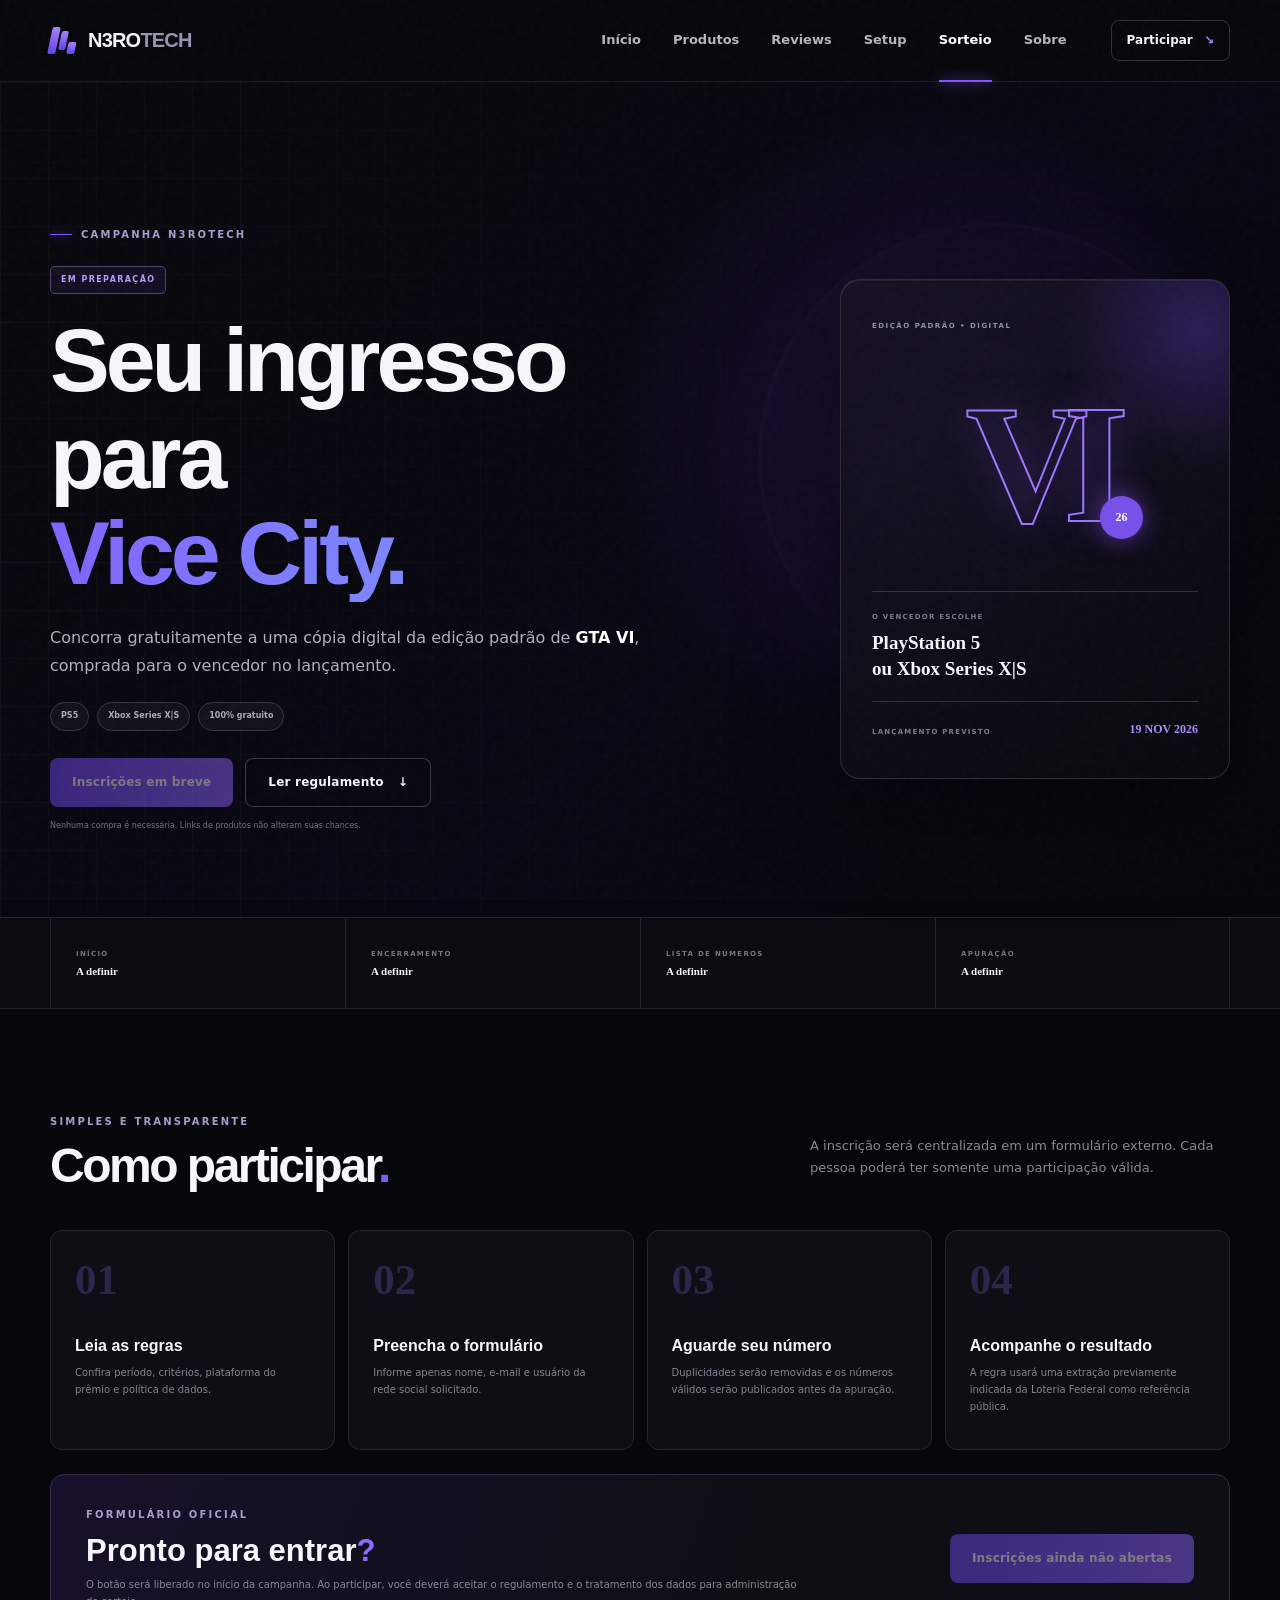
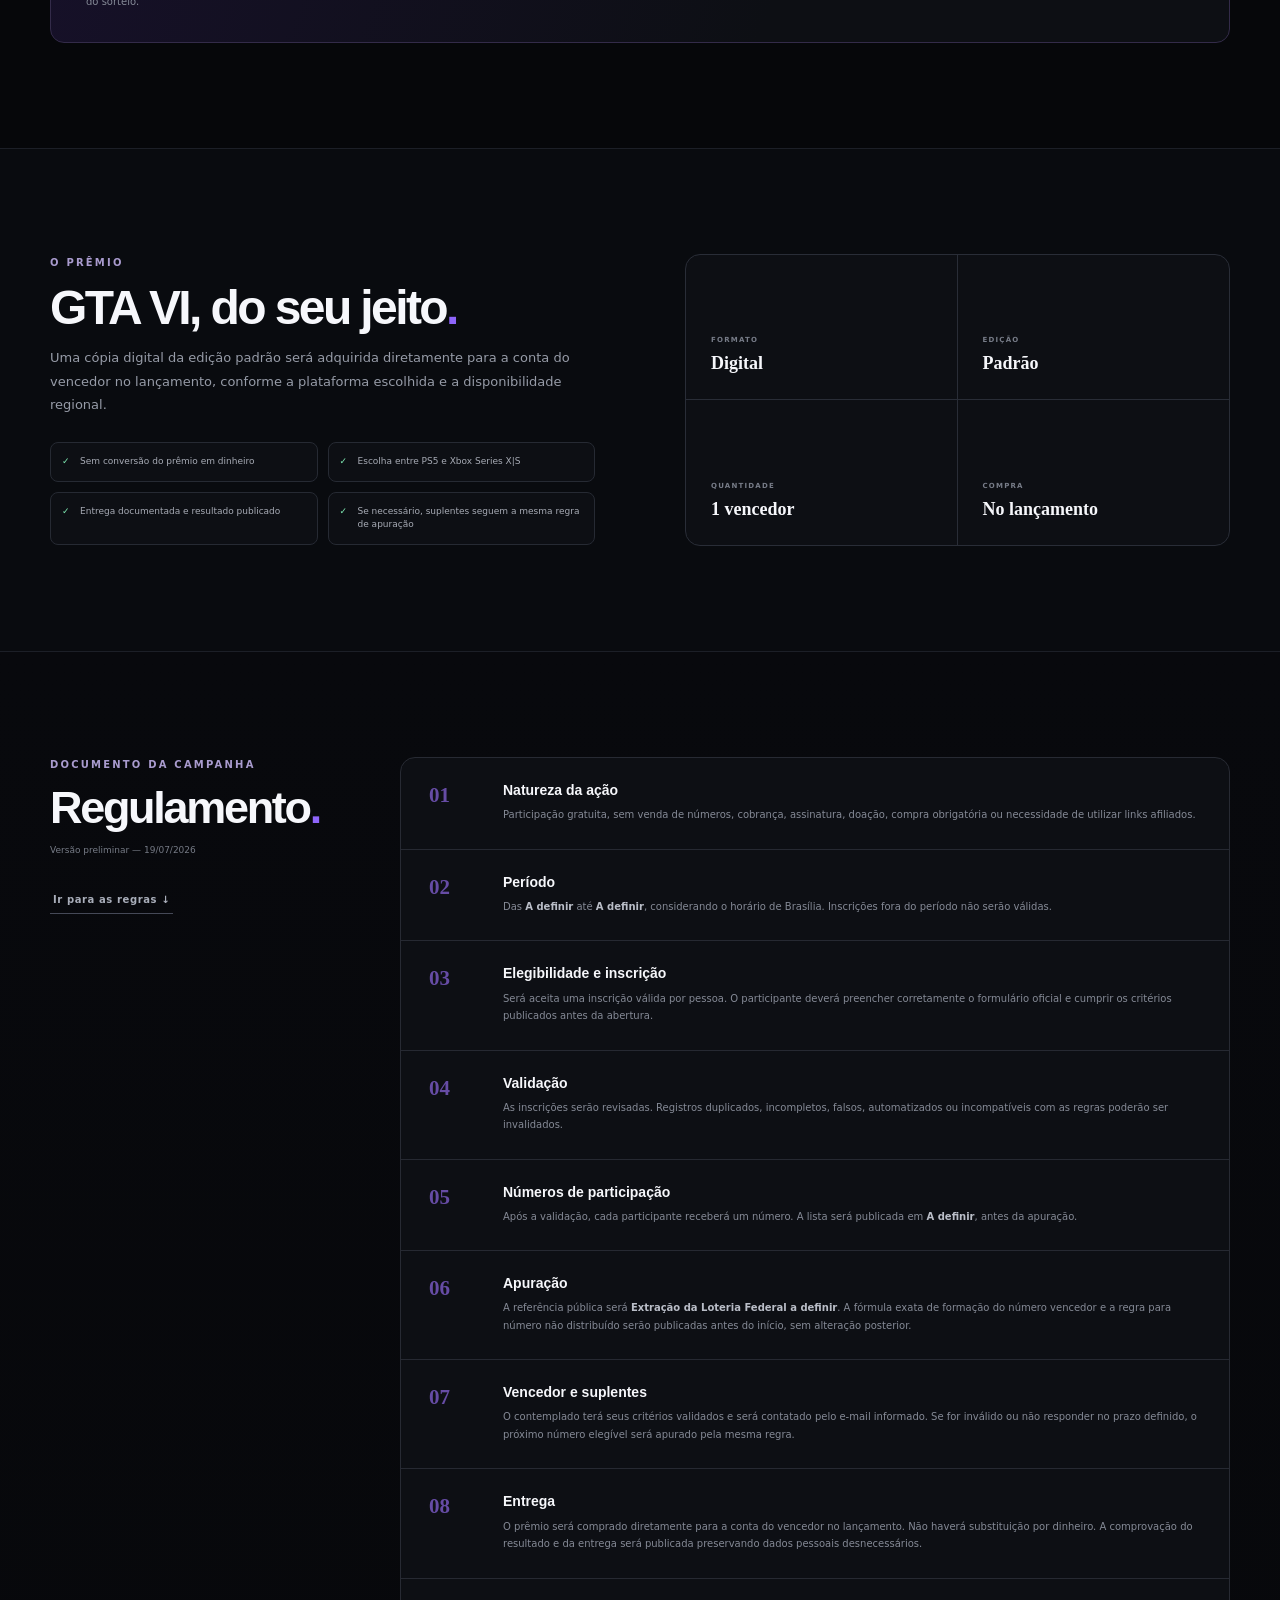
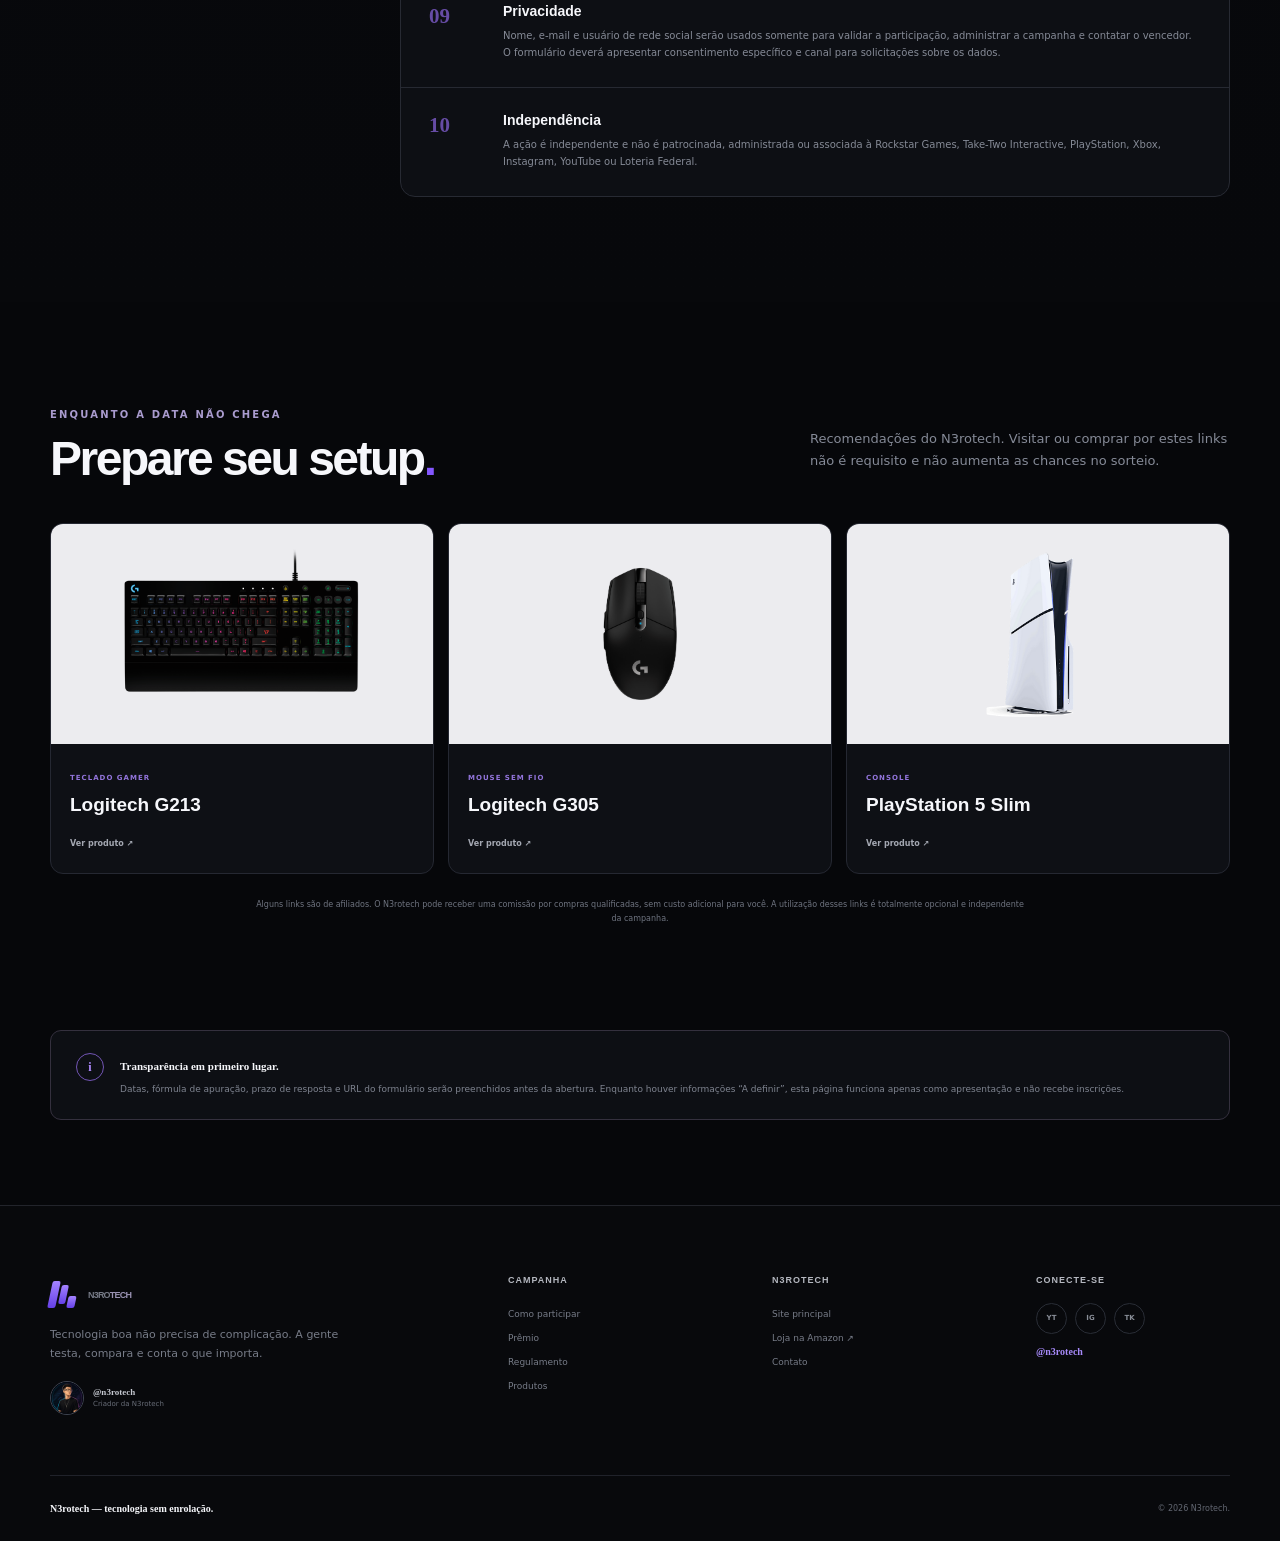
==== sorteio.html @ b6aed2eb "Cria página do sorteio GTA VI" ====
<!doctype html>
<html lang="pt-BR">
  <head>
    <meta charset="UTF-8" />
    <meta name="viewport" content="width=device-width, initial-scale=1.0" />
    <meta name="description" content="Sorteio gratuito N3rotech: concorra a uma cópia digital da edição padrão de GTA VI para PS5 ou Xbox Series X|S." />
    <meta name="theme-color" content="#07080b" />
    <meta name="referrer" content="strict-origin-when-cross-origin" />
    <meta http-equiv="Content-Security-Policy" content="default-src 'self'; script-src 'self'; style-src 'self' 'unsafe-inline' https://fonts.googleapis.com; font-src https://fonts.gstatic.com; img-src 'self' data:; connect-src 'none'; object-src 'none'; base-uri 'self'; form-action 'none'" />
    <title>Sorteio GTA VI — N3rotech</title>
    <link rel="preconnect" href="https://fonts.googleapis.com" />
    <link rel="preconnect" href="https://fonts.gstatic.com" crossorigin />
    <link href="https://fonts.googleapis.com/css2?family=Inter:wght@400;500;600;700&family=Manrope:wght@600;700;800&display=swap" rel="stylesheet" />
    <link rel="stylesheet" href="styles.css" />
  </head>
  <body class="giveaway-page">
    <div class="noise" aria-hidden="true"></div>
    <header class="site-header" id="inicio">
      <div class="container nav-wrap">
        <a class="brand" href="index.html" aria-label="N3rotech — página inicial"><span class="brand-mark" aria-hidden="true"><i></i><i></i><i></i></span><span>N3RO<span>TECH</span></span></a>
        <button class="menu-toggle" type="button" aria-label="Abrir menu" aria-expanded="false"><span></span><span></span></button>
        <nav class="main-nav" aria-label="Navegação principal">
          <a href="index.html">Início</a><a href="index.html#destaques">Produtos</a><a href="index.html#reviews">Reviews</a><a href="index.html#setup">Setup</a><a class="active" href="#inicio">Sorteio</a><a href="index.html#sobre">Sobre</a>
        </nav>
        <a class="nav-cta" href="#participar">Participar <span>↘</span></a>
      </div>
    </header>

    <main>
      <section class="giveaway-hero" aria-labelledby="giveaway-title">
        <div class="giveaway-orb giveaway-orb-one" aria-hidden="true"></div><div class="giveaway-orb giveaway-orb-two" aria-hidden="true"></div><div class="hero-grid" aria-hidden="true"></div>
        <div class="container giveaway-hero-grid">
          <div class="giveaway-copy reveal">
            <div class="eyebrow"><span></span> CAMPANHA N3ROTECH</div>
            <p class="giveaway-status" id="giveaway-status">EM PREPARAÇÃO</p>
            <h1 id="giveaway-title">Seu ingresso para <em>Vice City.</em></h1>
            <p>Concorra gratuitamente a uma cópia digital da edição padrão de <strong>GTA VI</strong>, comprada para o vencedor no lançamento.</p>
            <div class="platform-pills"><span>PS5</span><span>Xbox Series X|S</span><span>100% gratuito</span></div>
            <div class="hero-actions"><a class="button button-primary is-disabled giveaway-form-link">Inscrições em breve</a><a class="button button-ghost" href="#regulamento">Ler regulamento <span>↓</span></a></div>
            <small class="giveaway-note">Nenhuma compra é necessária. Links de produtos não alteram suas chances.</small>
          </div>
          <aside class="giveaway-prize-card reveal" aria-label="Resumo do prêmio">
            <span class="prize-edition">EDIÇÃO PADRÃO • DIGITAL</span>
            <div class="vi-mark" aria-hidden="true"><b>VI</b><i>26</i></div>
            <div class="prize-detail"><small>O VENCEDOR ESCOLHE</small><strong>PlayStation 5<br />ou Xbox Series X|S</strong></div>
            <div class="prize-launch"><span>LANÇAMENTO PREVISTO</span><strong>19 NOV 2026</strong></div>
          </aside>
        </div>
      </section>

      <section class="giveaway-timeline" aria-label="Datas da campanha">
        <div class="container timeline-grid">
          <div><span>INÍCIO</span><strong data-config="startDate">A definir</strong></div><div><span>ENCERRAMENTO</span><strong data-config="endDate">A definir</strong></div><div><span>LISTA DE NÚMEROS</span><strong data-config="participantListDate">A definir</strong></div><div><span>APURAÇÃO</span><strong data-config="drawDate">A definir</strong></div>
        </div>
      </section>

      <section class="section" id="participar">
        <div class="container">
          <div class="section-head reveal"><div><span class="kicker">SIMPLES E TRANSPARENTE</span><h2>Como participar<span>.</span></h2></div><p>A inscrição será centralizada em um formulário externo. Cada pessoa poderá ter somente uma participação válida.</p></div>
          <ol class="entry-steps">
            <li class="reveal"><span>01</span><div><h3>Leia as regras</h3><p>Confira período, critérios, plataforma do prêmio e política de dados.</p></div></li>
            <li class="reveal"><span>02</span><div><h3>Preencha o formulário</h3><p>Informe apenas nome, e-mail e usuário da rede social solicitado.</p></div></li>
            <li class="reveal"><span>03</span><div><h3>Aguarde seu número</h3><p>Duplicidades serão removidas e os números válidos serão publicados antes da apuração.</p></div></li>
            <li class="reveal"><span>04</span><div><h3>Acompanhe o resultado</h3><p>A regra usará uma extração previamente indicada da Loteria Federal como referência pública.</p></div></li>
          </ol>
          <div class="giveaway-cta reveal"><div><span class="kicker">FORMULÁRIO OFICIAL</span><h2>Pronto para entrar<span>?</span></h2><p>O botão será liberado no início da campanha. Ao participar, você deverá aceitar o regulamento e o tratamento dos dados para administração do sorteio.</p></div><a class="button button-primary is-disabled giveaway-form-link">Inscrições ainda não abertas</a></div>
        </div>
      </section>

      <section class="section section-dark" id="premio">
        <div class="container prize-layout">
          <div class="prize-copy reveal"><span class="kicker">O PRÊMIO</span><h2>GTA VI, do seu jeito<span>.</span></h2><p>Uma cópia digital da edição padrão será adquirida diretamente para a conta do vencedor no lançamento, conforme a plataforma escolhida e a disponibilidade regional.</p><ul><li>Sem conversão do prêmio em dinheiro</li><li>Escolha entre PS5 e Xbox Series X|S</li><li>Entrega documentada e resultado publicado</li><li>Se necessário, suplentes seguem a mesma regra de apuração</li></ul></div>
          <div class="prize-spec reveal"><div><small>FORMATO</small><strong>Digital</strong></div><div><small>EDIÇÃO</small><strong>Padrão</strong></div><div><small>QUANTIDADE</small><strong>1 vencedor</strong></div><div><small>COMPRA</small><strong>No lançamento</strong></div></div>
        </div>
      </section>

      <section class="section rules-section" id="regulamento">
        <div class="container rules-layout">
          <aside class="rules-nav reveal"><span class="kicker">DOCUMENTO DA CAMPANHA</span><h2>Regulamento<span>.</span></h2><p data-config="rulesVersion">Versão preliminar</p><a class="text-button" href="#resumo-regras">Ir para as regras ↓</a></aside>
          <article class="rules-card reveal" id="resumo-regras">
            <section><span>01</span><div><h3>Natureza da ação</h3><p>Participação gratuita, sem venda de números, cobrança, assinatura, doação, compra obrigatória ou necessidade de utilizar links afiliados.</p></div></section>
            <section><span>02</span><div><h3>Período</h3><p>Das <strong data-config="startDate">A definir</strong> até <strong data-config="endDate">A definir</strong>, considerando o horário de Brasília. Inscrições fora do período não serão válidas.</p></div></section>
            <section><span>03</span><div><h3>Elegibilidade e inscrição</h3><p>Será aceita uma inscrição válida por pessoa. O participante deverá preencher corretamente o formulário oficial e cumprir os critérios publicados antes da abertura.</p></div></section>
            <section><span>04</span><div><h3>Validação</h3><p>As inscrições serão revisadas. Registros duplicados, incompletos, falsos, automatizados ou incompatíveis com as regras poderão ser invalidados.</p></div></section>
            <section><span>05</span><div><h3>Números de participação</h3><p>Após a validação, cada participante receberá um número. A lista será publicada em <strong data-config="participantListDate">A definir</strong>, antes da apuração.</p></div></section>
            <section><span>06</span><div><h3>Apuração</h3><p>A referência pública será <strong data-config="lotteryReference">extração a definir</strong>. A fórmula exata de formação do número vencedor e a regra para número não distribuído serão publicadas antes do início, sem alteração posterior.</p></div></section>
            <section><span>07</span><div><h3>Vencedor e suplentes</h3><p>O contemplado terá seus critérios validados e será contatado pelo e-mail informado. Se for inválido ou não responder no prazo definido, o próximo número elegível será apurado pela mesma regra.</p></div></section>
            <section><span>08</span><div><h3>Entrega</h3><p>O prêmio será comprado diretamente para a conta do vencedor no lançamento. Não haverá substituição por dinheiro. A comprovação do resultado e da entrega será publicada preservando dados pessoais desnecessários.</p></div></section>
            <section><span>09</span><div><h3>Privacidade</h3><p>Nome, e-mail e usuário de rede social serão usados somente para validar a participação, administrar a campanha e contatar o vencedor. O formulário deverá apresentar consentimento específico e canal para solicitações sobre os dados.</p></div></section>
            <section><span>10</span><div><h3>Independência</h3><p>A ação é independente e não é patrocinada, administrada ou associada à Rockstar Games, Take-Two Interactive, PlayStation, Xbox, Instagram, YouTube ou Loteria Federal.</p></div></section>
          </article>
        </div>
      </section>

      <section class="section giveaway-products" id="produtos">
        <div class="container">
          <div class="section-head reveal"><div><span class="kicker">ENQUANTO A DATA NÃO CHEGA</span><h2>Prepare seu setup<span>.</span></h2></div><p>Recomendações do N3rotech. Visitar ou comprar por estes links não é requisito e não aumenta as chances no sorteio.</p></div>
          <div class="giveaway-product-grid">
            <a class="giveaway-product reveal" href="https://amzn.to/4vBCsTS" target="_blank" rel="noopener noreferrer sponsored"><img src="assets/products/logitech-g213.png" alt="Teclado Logitech G213"><div><small>TECLADO GAMER</small><h3>Logitech G213</h3><span>Ver produto ↗</span></div></a>
            <a class="giveaway-product reveal" href="https://amzn.to/4vBCsTS" target="_blank" rel="noopener noreferrer sponsored"><img src="assets/products/logitech-g305.png" alt="Mouse Logitech G305"><div><small>MOUSE SEM FIO</small><h3>Logitech G305</h3><span>Ver produto ↗</span></div></a>
            <a class="giveaway-product reveal" href="https://s.shopee.com.br/9pcpk8Hwbh" target="_blank" rel="noopener noreferrer sponsored"><img src="assets/products/ps5-slim.jpg" alt="PlayStation 5 Slim"><div><small>CONSOLE</small><h3>PlayStation 5 Slim</h3><span>Ver produto ↗</span></div></a>
          </div>
          <p class="affiliate-disclosure">Alguns links são de afiliados. O N3rotech pode receber uma comissão por compras qualificadas, sem custo adicional para você. A utilização desses links é totalmente opcional e independente da campanha.</p>
        </div>
      </section>

      <section class="container giveaway-disclaimer reveal"><span aria-hidden="true">i</span><div><strong>Transparência em primeiro lugar.</strong><p>Datas, fórmula de apuração, prazo de resposta e URL do formulário serão preenchidos antes da abertura. Enquanto houver informações “A definir”, esta página funciona apenas como apresentação e não recebe inscrições.</p></div></section>
    </main>

    <footer id="sobre">
      <div class="container footer-main">
        <div class="footer-brand"><a class="brand" href="index.html"><span class="brand-mark"><i></i><i></i><i></i></span><span>N3RO<span>TECH</span></span></a><p>Tecnologia boa não precisa de complicação. A gente testa, compara e conta o que importa.</p><div class="footer-author"><img src="assets/n3rotech-profile.jpg" alt="Foto de perfil da N3rotech"><span><strong>@n3rotech</strong><small>Criador da N3rotech</small></span></div></div>
        <div><h3>Campanha</h3><a href="#participar">Como participar</a><a href="#premio">Prêmio</a><a href="#regulamento">Regulamento</a><a href="#produtos">Produtos</a></div>
        <div><h3>N3rotech</h3><a href="index.html">Site principal</a><a href="https://www.amazon.com.br/shop/n3rotech" target="_blank" rel="noopener noreferrer">Loja na Amazon ↗</a><a href="mailto:contato@n3rotech.com">Contato</a></div>
        <div><h3>Conecte-se</h3><div class="socials"><a href="https://www.youtube.com/@n3rotech" target="_blank" rel="noopener" aria-label="YouTube da N3rotech">YT</a><a href="https://www.instagram.com/n3rotech/" target="_blank" rel="noopener" aria-label="Instagram da N3rotech">IG</a><a href="https://www.tiktok.com/@n3rotech" target="_blank" rel="noopener" aria-label="TikTok da N3rotech">TK</a></div><p class="social-handle">@n3rotech</p></div>
      </div>
      <div class="container footer-bottom"><strong>N3rotech — tecnologia sem enrolação.</strong><span>© 2026 N3rotech.</span></div>
    </footer>
    <script src="sorteio-config.js"></script><script src="sorteio.js"></script>
  </body>
</html>
---- styles.css ----
:root{--bg:#07080b;--bg2:#0b0d12;--panel:#101319;--line:#252936;--text:#f6f7fb;--muted:#969baa;--purple:#8457ff;--blue:#4f8cff;--cyan:#5ce1e6;--green:#73e1ac;--radius:14px;--container:1180px}
*{box-sizing:border-box}html{scroll-behavior:smooth}body{margin:0;background:var(--bg);color:var(--text);font-family:Inter,system-ui,sans-serif;line-height:1.55;overflow-x:hidden}body::selection{background:var(--purple);color:#fff}.noise{position:fixed;inset:0;pointer-events:none;opacity:.035;z-index:50;background-image:url("data:image/svg+xml,%3Csvg viewBox='0 0 180 180' xmlns='http://www.w3.org/2000/svg'%3E%3Cfilter id='n'%3E%3CfeTurbulence type='fractalNoise' baseFrequency='.8' numOctaves='4' stitchTiles='stitch'/%3E%3C/filter%3E%3Crect width='100%25' height='100%25' filter='url(%23n)' opacity='.8'/%3E%3C/svg%3E")}.container{width:min(calc(100% - 40px),var(--container));margin-inline:auto}a{color:inherit;text-decoration:none}button{font:inherit}.site-header{position:fixed;z-index:40;top:0;left:0;width:100%;height:82px;border-bottom:1px solid rgba(255,255,255,.08);transition:.3s}.site-header.scrolled{height:68px;background:rgba(7,8,11,.82);backdrop-filter:blur(16px)}.nav-wrap{height:100%;display:flex;align-items:center;gap:44px}.brand{display:flex;align-items:center;gap:11px;font:800 20px Manrope,sans-serif;letter-spacing:-.8px}.brand>span:last-child>span{color:#9992b2;font-weight:600}.brand-mark{width:27px;height:27px;display:grid;grid-template-columns:repeat(3,1fr);gap:2px;transform:skew(-12deg)}.brand-mark i{background:linear-gradient(180deg,#a483ff,#6540e8);border-radius:2px}.brand-mark i:nth-child(2){height:72%;align-self:center}.brand-mark i:nth-child(3){height:45%;align-self:end}.main-nav{display:flex;align-items:center;gap:32px;margin-left:auto}.main-nav a{font-size:13px;font-weight:600;color:#b4b7c0;position:relative;transition:.2s}.main-nav a:hover,.main-nav a.active{color:#fff}.main-nav a.active::after{content:"";position:absolute;left:0;right:0;bottom:-31px;height:2px;background:var(--purple);box-shadow:0 0 12px var(--purple)}.scrolled .main-nav a.active::after{bottom:-24px}.nav-cta{border:1px solid rgba(255,255,255,.18);padding:10px 15px;border-radius:8px;font-size:12px;font-weight:700}.nav-cta span{color:#a889ff;margin-left:7px}.menu-toggle{display:none;background:none;border:0;color:#fff;padding:8px}.menu-toggle span{width:22px;height:2px;background:#fff;display:block;margin:5px}
.hero{min-height:800px;height:100vh;max-height:940px;display:flex;align-items:center;position:relative;isolation:isolate;overflow:hidden}.hero::after{content:"";position:absolute;inset:0;z-index:-1;background:linear-gradient(90deg,#07080b 0%,rgba(7,8,11,.97) 27%,rgba(7,8,11,.5) 58%,rgba(7,8,11,.18) 100%),linear-gradient(0deg,#07080b 0%,transparent 32%)}.hero-image{position:absolute;inset:0;z-index:-2;background:url('assets/n3rotech-hero.png') center right/cover no-repeat;filter:saturate(.9)}.hero-grid{position:absolute;inset:0;z-index:-1;opacity:.14;background-image:linear-gradient(rgba(132,87,255,.2) 1px,transparent 1px),linear-gradient(90deg,rgba(132,87,255,.2) 1px,transparent 1px);background-size:80px 80px;mask-image:linear-gradient(90deg,#000,transparent 72%)}.hero-content{padding-top:80px;display:flex;justify-content:space-between;align-items:flex-end}.hero-copy{width:min(650px,62%)}.eyebrow,.kicker{font-size:10px;font-weight:800;letter-spacing:2.2px;color:#a99bce}.eyebrow{display:flex;align-items:center;gap:9px;margin-bottom:22px}.eyebrow span{width:22px;height:1px;background:var(--purple);box-shadow:0 0 9px var(--purple)}h1,h2,h3{font-family:Manrope,sans-serif;margin:0;line-height:1.08}h1{font-size:clamp(50px,6vw,78px);letter-spacing:-4px;max-width:700px}h1 em{font-style:normal;color:transparent;background:linear-gradient(100deg,#8064ff,#7aa8ff);background-clip:text;-webkit-background-clip:text}.hero-copy>p{max-width:580px;font-size:16px;color:#b4b6c0;line-height:1.75;margin:25px 0 30px}.hero-actions{display:flex;gap:12px}.button{min-height:49px;padding:0 22px;display:inline-flex;align-items:center;justify-content:center;gap:14px;border-radius:8px;font-size:12px;font-weight:800;letter-spacing:.2px;transition:.25s}.button-primary{background:linear-gradient(100deg,#7044ee,#8d62ff);box-shadow:0 10px 30px rgba(113,67,238,.25)}.button-primary:hover{transform:translateY(-2px);box-shadow:0 14px 35px rgba(113,67,238,.4)}.button-ghost{border:1px solid rgba(255,255,255,.2);background:rgba(10,12,17,.38);backdrop-filter:blur(6px)}.button-ghost:hover{border-color:#fff;background:rgba(255,255,255,.07)}.play-dot{font-size:9px;width:20px;height:20px;border:1px solid #696d78;border-radius:50%;display:grid;place-items:center}.trust-row{display:flex;gap:30px;border-top:1px solid rgba(255,255,255,.11);margin-top:44px;padding-top:21px}.trust-row div{display:grid;grid-template-columns:auto auto;column-gap:8px;align-items:center}.trust-row strong{font:700 15px Manrope}.trust-row span{font-size:9px;text-transform:uppercase;color:#898d99;line-height:1.35;max-width:82px;letter-spacing:.4px}.hero-verdict{width:248px;margin-bottom:14px;background:rgba(12,14,20,.78);border:1px solid rgba(255,255,255,.13);border-radius:10px;padding:18px;backdrop-filter:blur(16px);box-shadow:0 18px 60px rgba(0,0,0,.35)}.verdict-top{display:flex;justify-content:space-between;color:#8e929e;font-size:8px;font-weight:800;letter-spacing:1.5px}.live-dot{width:6px;height:6px;border-radius:50%;background:var(--green);box-shadow:0 0 10px var(--green)}.verdict-product{display:flex;align-items:center;gap:12px;margin:17px 0}.mini-device{width:42px;height:42px;border:1px solid #404554;border-radius:7px;background:radial-gradient(circle at 60% 50%,#7653c4,transparent 35%),#171a22}.verdict-product div{display:flex;flex-direction:column}.verdict-product small{color:#7f8490;font-size:7px;font-weight:800;letter-spacing:1px}.verdict-product strong{font:700 12px Manrope;margin-top:3px}.verdict-score{display:flex;align-items:center;gap:8px}.verdict-score strong{font:800 41px Manrope;color:#a381ff;letter-spacing:-2px}.verdict-score span{font-size:7px;line-height:1.6;color:#8f94a1;font-weight:700}.hero-verdict p{font-size:10px;color:#9499a6;line-height:1.55;border-bottom:1px solid #292c34;padding-bottom:14px}.hero-verdict>a{font-size:9px;font-weight:800;display:flex;justify-content:space-between}.hero-verdict>a span{color:#a381ff}.scroll-cue{position:absolute;bottom:24px;left:50%;transform:translateX(-50%);display:flex;align-items:center;gap:10px;color:#686d78;font-size:8px;font-weight:800;letter-spacing:1.7px}.scroll-cue span{height:26px;width:16px;border:1px solid #4d515a;border-radius:10px;position:relative}.scroll-cue span::after{content:"";position:absolute;width:2px;height:5px;background:#888;left:6px;top:5px;animation:scroll 1.8s infinite}@keyframes scroll{to{transform:translateY(8px);opacity:0}}
.ticker{border-block:1px solid #232631;height:50px;overflow:hidden;background:#0b0d11}.ticker-track{height:100%;display:flex;align-items:center;gap:28px;width:max-content;animation:ticker 32s linear infinite}.ticker span{font:700 9px Manrope;color:#767a86;letter-spacing:1.8px}.ticker i{color:var(--purple);font-style:normal;font-size:8px}@keyframes ticker{to{transform:translateX(-50%)}}
.section{padding:105px 0}.section-dark{background:#090b0f;border-block:1px solid #1c1f27}.section-head{display:flex;justify-content:space-between;align-items:flex-end;margin-bottom:38px;gap:40px}.kicker{display:block;margin-bottom:11px}.section-head h2{font-size:clamp(34px,4vw,48px);letter-spacing:-2.5px}.section-head h2 span{color:var(--purple)}.section-head>p{max-width:420px;color:#858a97;font-size:13px;line-height:1.7}.product-grid{display:grid;grid-template-columns:repeat(3,1fr);gap:16px}.product-card{background:#0d0f14;border:1px solid #20232c;border-radius:var(--radius);overflow:hidden;transition:transform .3s,border-color .3s,box-shadow .3s}.product-card:hover{transform:translateY(-7px);border-color:#40365e;box-shadow:0 20px 50px rgba(0,0,0,.35)}.product-visual,.tested-visual,.quick-art,.video-thumb{position:relative;overflow:hidden;background-color:#10131a;background-image:url('assets/n3rotech-hero.png');background-size:340%;min-height:245px}.visual-keyboard .product-visual,.product-visual.visual-keyboard,.visual-keyboard .video-thumb{background-position:59% 82%}.visual-headset .product-visual,.product-visual.visual-headset,.visual-headset .tested-visual,.visual-headset .video-thumb{background-position:67% 43%}.visual-speaker .product-visual,.product-visual.visual-speaker,.visual-speaker .quick-art{background-position:98% 48%}.visual-setup .video-thumb,.visual-desk .video-thumb{background-size:cover;background-position:center}.product-visual::after,.tested-visual::after,.quick-art::after,.video-thumb::after{content:"";position:absolute;inset:0;background:linear-gradient(0deg,rgba(9,10,14,.4),transparent 50%);pointer-events:none}.product-shape{display:block}.visual-watch .product-shape{position:absolute;width:86px;height:112px;border:14px solid #242936;border-radius:30px;left:50%;top:50%;transform:translate(-50%,-50%) rotate(-12deg);box-shadow:inset 0 0 0 2px #7f65e4,0 24px 35px #000}.visual-watch .product-shape::after{content:"08:42";position:absolute;inset:7px -4px;background:radial-gradient(circle at 50% 30%,#7e5aff,transparent 45%),#080a10;border-radius:15px;color:#fff;font:700 11px Manrope;display:grid;place-items:center}.visual-mouse .product-shape{position:absolute;width:100px;height:145px;border-radius:50% 50% 45% 45%;left:50%;top:50%;transform:translate(-50%,-50%) rotate(14deg);background:linear-gradient(105deg,#323746,#101218);box-shadow:-8px 4px 0 #6e4ce0,0 25px 40px #000}.visual-mouse .product-shape::after{content:"";position:absolute;left:48%;width:2px;height:55%;background:#606675}.visual-charger .product-shape,.visual-hub .product-shape{position:absolute;width:120px;height:90px;border-radius:20px;left:50%;top:50%;transform:translate(-50%,-50%) rotate(-10deg);background:linear-gradient(145deg,#353b49,#0e1015 65%);box-shadow:inset 0 0 0 1px #565d6c,0 22px 40px #000}.visual-charger .product-shape::after,.visual-hub .product-shape::after{content:"65W";position:absolute;inset:0;display:grid;place-items:center;color:#73658f;font:800 18px Manrope}.card-badge{position:absolute;z-index:2;top:14px;left:14px;background:rgba(7,8,11,.84);border:1px solid #3f3c4b;padding:6px 9px;border-radius:5px;font-size:7px;font-weight:800;letter-spacing:1.2px}.product-body{padding:21px}.product-category{font-size:8px;color:#8f77d2;font-weight:800;letter-spacing:1.3px}.product-body h3{font-size:20px;margin:7px 0 10px}.rating{display:flex;gap:7px;align-items:center}.stars{color:#9d77ff;font-size:10px;letter-spacing:1px}.rating b{font-size:9px;color:#a2a6b1}.product-body>p{font-size:11px;color:#898e9b;min-height:52px;line-height:1.65}.product-bottom{border-top:1px solid #252832;margin-top:17px;padding-top:16px;display:flex;align-items:end;justify-content:space-between}.product-bottom div{display:flex;flex-direction:column}.product-bottom small{font-size:7px;color:#6f7480;font-weight:700;letter-spacing:1px}.product-bottom strong{font:700 16px Manrope;margin-top:3px}.product-bottom a{padding:10px 12px;border-radius:7px;background:#191c24;font-size:9px;font-weight:800;transition:.2s}.product-bottom a:hover{background:var(--purple)}.product-bottom a span{margin-left:8px}.center-action{text-align:center;margin-top:35px}.text-button{color:#a9aeba;background:none;border:0;border-bottom:1px solid #454957;padding:8px 3px;cursor:pointer;font-size:10px;font-weight:800;letter-spacing:.6px}.text-button span{color:var(--purple);margin-left:7px}
.tested-grid{display:grid;grid-template-columns:1fr 1fr;gap:17px}.tested-card{display:grid;grid-template-columns:42% 58%;min-height:365px;background:#0e1015;border:1px solid #23262f;border-radius:var(--radius);overflow:hidden}.tested-visual{min-height:100%;background-size:460%}.tested-index{position:absolute;top:10px;left:15px;font:800 70px Manrope;color:rgba(255,255,255,.045);z-index:2}.verdict-pill{position:absolute;z-index:3;bottom:17px;left:17px;border:1px solid rgba(115,225,172,.4);color:var(--green);background:rgba(9,29,22,.75);border-radius:5px;padding:7px 9px;font-size:7px;font-weight:800;letter-spacing:1px}.tested-content{padding:28px}.tested-content h3{font-size:25px;margin:9px 0 21px}.points{display:grid;grid-template-columns:1fr 1fr;gap:13px;border-block:1px solid #252832;padding:17px 0}.points strong{font-size:8px;text-transform:uppercase;letter-spacing:.7px}.points strong span{font-size:15px;margin-right:5px}.plus{color:var(--green)}.minus{color:#ee7e8c}.points p{font-size:9px;color:#858a96;margin:7px 0;position:relative;padding-left:9px}.points p::before{content:"";width:3px;height:3px;border-radius:50%;background:#575d69;position:absolute;left:0;top:6px}.tested-bottom{display:flex;align-items:end;justify-content:space-between;margin-top:20px}.big-score{display:flex;align-items:center;gap:7px}.big-score strong{font:800 35px Manrope;color:#a080ff}.big-score span{font-size:7px;color:#797e8a;line-height:1.5}.tested-bottom>a{font-size:8px;font-weight:800}.tested-bottom>a span{color:var(--purple);margin-left:5px}
.categories-section{padding-bottom:120px}.category-grid{display:grid;grid-template-columns:repeat(4,1fr);gap:12px}.category-card{height:115px;background:#0e1015;border:1px solid #21242c;border-radius:10px;padding:20px;display:flex;align-items:center;gap:14px;position:relative;transition:.25s}.category-card:hover{border-color:#6950a6;background:#12141b;transform:translateY(-3px)}.category-card.featured{grid-column:span 2;background:linear-gradient(110deg,#161324,#0e1015)}.category-icon{width:40px;height:40px;display:grid;place-items:center;border-radius:8px;color:#a88cff;background:#1b1828;border:1px solid #302847;font:500 20px Manrope}.category-card>span:nth-child(2){display:flex;flex-direction:column}.category-card strong{font:700 13px Manrope}.category-card small{font-size:8px;color:#727783;margin-top:4px}.category-card i{font-style:normal;color:#655482;position:absolute;right:17px;top:15px;font-size:12px}
.review-section{background:linear-gradient(180deg,#0a0c10,#08090c);border-top:1px solid #1c1e25}.section-link{font-size:9px;font-weight:800;border-bottom:1px solid #3f434e;padding-bottom:5px}.section-link span{color:var(--purple);margin-left:7px}.quick-grid{display:grid;grid-template-columns:repeat(3,1fr);gap:16px}.quick-card{border:1px solid #22252e;border-radius:var(--radius);overflow:hidden;background:#0e1015}.quick-art{height:210px;min-height:0;background-size:360%}.quick-number{position:absolute;z-index:2;right:17px;top:12px;color:rgba(255,255,255,.1);font:800 40px Manrope}.quick-verdict{position:absolute;z-index:3;bottom:14px;left:15px;background:rgba(7,8,11,.8);backdrop-filter:blur(8px);border-left:2px solid var(--purple);padding:7px 9px;font-size:7px;font-weight:800;letter-spacing:.8px}.quick-copy{padding:21px}.quick-copy>span{color:#8872bf;font-size:7px;font-weight:800;letter-spacing:1px}.quick-copy h3{font-size:19px;line-height:1.35;margin:9px 0 22px}.quick-copy>div{border-top:1px solid #272a32;padding-top:15px;display:flex;justify-content:space-between;align-items:center}.quick-copy strong{font-size:10px}.quick-copy a{font-size:8px;color:#9ca0ab;font-weight:700}.quick-copy a i{color:var(--purple);font-style:normal;margin-left:5px}
.videos-section{background:#0a0b0e}.channel-link{display:flex;align-items:center;gap:9px;font-size:9px;font-weight:800}.channel-link::before{content:"▶";width:29px;height:29px;border-radius:50%;background:#724ae9;display:grid;place-items:center;font-size:8px}.channel-link span{color:#9fa3ae}.video-grid{display:grid;grid-template-columns:repeat(4,1fr);gap:15px}.video-thumb{display:block;min-height:290px;border-radius:11px;background-size:510%}.play-button{position:absolute;z-index:3;left:50%;top:50%;transform:translate(-50%,-50%);width:42px;height:42px;border-radius:50%;display:grid;place-items:center;background:rgba(255,255,255,.9);color:#111;font-size:11px;transition:.25s}.video-card:hover .play-button{transform:translate(-50%,-50%) scale(1.12);background:#8a61ff;color:#fff}.duration{position:absolute;z-index:3;right:10px;bottom:10px;padding:4px 6px;background:rgba(0,0,0,.75);border-radius:3px;font-size:7px}.video-type{display:block;color:#8c71ce;font-size:7px;font-weight:800;letter-spacing:1px;margin:15px 0 6px}.video-card h3{font-size:14px;line-height:1.35}.video-card p{font-size:8px;color:#737783}.affiliate{margin-top:22px;margin-bottom:82px;border:1px solid #292c35;background:#0d0f13;border-radius:10px;padding:20px 24px;display:flex;align-items:center;gap:18px}.affiliate-icon{flex:0 0 29px;height:29px;border-radius:50%;border:1px solid #6851a2;color:#a484fc;display:grid;place-items:center;font:700 13px Georgia}.affiliate div{flex:1}.affiliate strong{font:700 11px Manrope}.affiliate p{font-size:9px;color:#7f8490;margin:3px 0 0}.affiliate>a{font-size:8px;font-weight:800;white-space:nowrap;color:#9c83dc}
footer{border-top:1px solid #22242b;background:#08090c}.footer-main{padding:70px 0 60px;display:grid;grid-template-columns:2fr repeat(3,1fr);gap:70px}.footer-brand p{max-width:320px;color:#777c88;font-size:11px;line-height:1.7;margin-top:18px}.footer-main h3{font-size:9px;letter-spacing:1px;text-transform:uppercase;margin-bottom:17px;color:#b5b8c0}.footer-main>div:not(:first-child){display:flex;flex-direction:column;align-items:flex-start}.footer-main>div>a{font-size:9px;color:#777c88;margin:5px 0;transition:.2s}.footer-main>div>a:hover{color:#fff}.socials{display:flex;gap:8px}.socials a{width:31px;height:31px;border:1px solid #292d36;border-radius:50%;display:grid;place-items:center;color:#898e98;font-size:7px;font-weight:800}.socials a:hover{color:#fff;border-color:#7150c6}.mail{font-size:8px!important;color:#70747f!important}.footer-bottom{height:66px;border-top:1px solid #20222a;display:flex;justify-content:space-between;align-items:center}.footer-bottom strong{font:700 10px Manrope}.footer-bottom span{font-size:8px;color:#646873}
.reveal{opacity:0;transform:translateY(18px);transition:opacity .65s ease var(--delay,0ms),transform .65s ease var(--delay,0ms)}.reveal.visible{opacity:1;transform:none}@media(prefers-reduced-motion:reduce){*{scroll-behavior:auto!important;animation:none!important;transition:none!important}.reveal{opacity:1;transform:none}}
@media(max-width:960px){.main-nav{gap:17px}.nav-cta{display:none}.hero-verdict{display:none}.hero-copy{width:75%}.product-grid{grid-template-columns:repeat(2,1fr)}.tested-grid{grid-template-columns:1fr}.category-grid{grid-template-columns:repeat(3,1fr)}.video-grid{grid-template-columns:repeat(2,1fr)}.footer-main{grid-template-columns:1.5fr repeat(3,1fr);gap:30px}}
@media(max-width:720px){.container{width:calc(100% - 28px)}.site-header{height:66px;background:rgba(7,8,11,.78);backdrop-filter:blur(14px)}.nav-wrap{justify-content:space-between}.menu-toggle{display:block;position:absolute;right:14px;top:14px;z-index:42}.main-nav{position:fixed;top:0;right:0;width:min(82vw,330px);height:100vh;background:#0b0d12;padding:95px 35px;display:flex;flex-direction:column;align-items:flex-start;gap:23px;transform:translateX(100%);transition:.3s;border-left:1px solid #272a33}.main-nav a{font:700 24px Manrope}.main-nav a.active::after{display:none}.menu-open .main-nav{transform:none}.menu-open .menu-toggle span:first-child{transform:translateY(3px) rotate(45deg)}.menu-open .menu-toggle span:last-child{transform:translateY(-4px) rotate(-45deg)}.hero{min-height:760px;height:100svh;max-height:none;align-items:flex-end;padding-bottom:86px}.hero::after{background:linear-gradient(0deg,#07080b 10%,rgba(7,8,11,.85) 55%,rgba(7,8,11,.28)),linear-gradient(90deg,rgba(7,8,11,.65),transparent)}.hero-image{background-position:63% center}.hero-content{padding-top:0;display:block}.hero-copy{width:100%;max-width:100%}h1{font-size:clamp(40px,11.5vw,48px);letter-spacing:-2.5px}.hero-copy>p{font-size:12px;margin:18px 0 24px;max-width:100%}.hero-actions{flex-direction:column;width:100%}.button{width:100%}.trust-row{gap:12px;margin-top:25px;justify-content:space-between}.trust-row div{display:flex;flex-direction:column;gap:1px}.trust-row span{font-size:7px}.scroll-cue{display:none}.section{padding:74px 0}.section-head{align-items:flex-start;flex-direction:column;margin-bottom:26px;gap:15px}.section-head h2{font-size:35px}.section-head>p{margin:0}.product-grid,.tested-grid,.quick-grid{grid-template-columns:1fr}.product-visual{min-height:280px}.tested-card{grid-template-columns:1fr}.tested-visual{min-height:270px;background-size:340%}.category-grid{grid-template-columns:1fr 1fr}.category-card.featured{grid-column:span 2}.quick-art{height:260px}.video-grid{display:flex;overflow-x:auto;scroll-snap-type:x mandatory;margin-right:-14px;padding-right:14px}.video-card{min-width:75vw;scroll-snap-align:start}.affiliate{align-items:flex-start;margin-bottom:58px}.affiliate>a{display:none}.footer-main{grid-template-columns:1fr 1fr;gap:35px;padding:55px 0}.footer-brand{grid-column:span 2}.footer-bottom{height:auto;padding:22px 0;flex-direction:column;align-items:flex-start;gap:7px}}
@media(max-width:720px){h1 em{display:block}}
@media(max-width:420px){.hero{min-height:700px}.eyebrow{font-size:8px}.trust-row div:last-child{display:none}.category-grid{grid-template-columns:1fr}.category-card.featured{grid-column:auto}.points{grid-template-columns:1fr}.footer-main{grid-template-columns:1fr 1fr}.product-visual{min-height:245px}}

/* Fotos reais e ilustrações dos produtos do catálogo */
.has-photo{background:#ececef!important;background-image:none!important}.has-photo img{position:absolute;z-index:1;inset:0;width:100%;height:100%;object-fit:contain;padding:18px;transition:transform .4s ease}.product-card:hover .has-photo img,.quick-card:hover .has-photo img,.video-card:hover .has-photo img{transform:scale(1.045)}.has-photo .product-shape{display:none!important}.tested-visual.has-photo img{padding:24px}.quick-art.has-photo img,.video-thumb.has-photo img{padding:16px}.has-photo::after{z-index:2;background:linear-gradient(0deg,rgba(8,9,12,.14),transparent 45%)}
.visual-stand .product-shape{position:absolute;width:86px;height:125px;left:50%;top:50%;transform:translate(-50%,-48%);border:15px solid #7d62de;border-top:0;border-radius:10px 10px 32px 32px;filter:drop-shadow(0 18px 20px #000)}.visual-stand .product-shape::after{content:"";position:absolute;width:130px;height:18px;border-radius:50%;background:#252936;left:50%;bottom:-26px;transform:translateX(-50%);box-shadow:0 8px 25px #000}.visual-gamepad .product-shape{position:absolute;width:155px;height:90px;left:50%;top:50%;transform:translate(-50%,-50%);border-radius:42% 42% 28% 28%;background:linear-gradient(145deg,#3d4350,#101217);box-shadow:inset 0 0 0 1px #626979,0 24px 35px #000}.visual-gamepad .product-shape::before{content:"✚";position:absolute;left:27px;top:28px;color:#858b99;font-size:22px}.visual-gamepad .product-shape::after{content:"●  ●";position:absolute;right:21px;top:31px;color:#8e6fff;font-size:15px;letter-spacing:5px}.visual-cooler .product-shape{position:absolute;width:190px;height:125px;left:50%;top:50%;transform:translate(-50%,-50%) perspective(300px) rotateX(55deg);border-radius:13px;background:repeating-radial-gradient(circle at 50% 50%,#7055d0 0 2px,#171a22 3px 10px);border:8px solid #343946;box-shadow:0 38px 35px #000}

/* Review autoral de longo prazo */
.real-review-section{background:radial-gradient(circle at 88% 18%,rgba(116,76,229,.13),transparent 30%),#07090d;border-bottom:1px solid #20232b}.real-review{display:grid;grid-template-columns:minmax(0,1.35fr) minmax(330px,.65fr);gap:72px;align-items:start}.review-story h2{font-size:clamp(37px,4vw,52px);letter-spacing:-2.7px;max-width:720px}.review-story h2 span{color:#9270ff}.review-lead{font:600 18px/1.55 Manrope;color:#c7c9d0;max-width:690px;margin:24px 0 30px}.review-prose{columns:2;column-gap:34px}.review-prose p{break-inside:avoid;font-size:12px;color:#9297a3;line-height:1.85;margin:0 0 18px}.review-story blockquote{margin:22px 0 24px;padding:22px 25px;border-left:2px solid var(--purple);background:linear-gradient(90deg,rgba(132,87,255,.1),transparent);font:600 14px/1.7 Manrope;color:#dedfe5}.review-signature{display:flex;align-items:center;gap:11px}.review-signature>span{width:36px;height:36px;border-radius:50%;display:grid;place-items:center;background:linear-gradient(145deg,#7951ef,#4d2db0);font:800 10px Manrope}.review-signature div{display:flex;flex-direction:column}.review-signature strong{font:700 10px Manrope}.review-signature small{font-size:8px;color:#737885}.review-summary{position:sticky;top:90px;border:1px solid #2c303b;border-radius:14px;background:#0e1117;overflow:hidden;box-shadow:0 24px 60px rgba(0,0,0,.3)}.review-product{height:270px;position:relative;background:#ececef}.review-product img{width:100%;height:100%;object-fit:contain;padding:20px}.review-product .verdict-pill{left:18px;bottom:18px}.review-score{display:grid;grid-template-columns:1fr 1fr;border-bottom:1px solid #292d36}.review-score>div{padding:18px 22px}.review-score>div+div{border-left:1px solid #292d36}.review-score small{display:block;font-size:7px;font-weight:800;letter-spacing:1px;color:#777d8a}.review-score strong{font:800 38px Manrope;color:#9b78ff}.review-score strong span{font-size:10px;color:#777d8a;margin-left:3px}.review-score b{font:700 18px Manrope;display:block;margin-top:9px}.review-list{padding:17px 22px 10px;border-bottom:1px solid #292d36}.review-list h3{font-size:10px;text-transform:uppercase;letter-spacing:.5px;margin-bottom:10px}.review-list h3 span{display:inline-grid;place-items:center;width:18px;height:18px;border-radius:50%;margin-right:6px}.review-list.positive h3 span{background:rgba(115,225,172,.12);color:var(--green)}.review-list.caution h3 span{background:rgba(238,183,105,.12);color:#eeb769}.review-list p{position:relative;margin:7px 0;padding-left:12px;font-size:9px;color:#8e939f}.review-list p::before{content:"";position:absolute;left:0;top:6px;width:3px;height:3px;border-radius:50%;background:#6d7380}.review-summary>.button{width:calc(100% - 44px);margin:20px 22px 8px}.affiliate-mini{display:block;text-align:center;color:#676c77;font-size:7px;margin-bottom:18px}
@media(max-width:900px){.real-review{grid-template-columns:1fr;gap:42px}.review-summary{position:static;max-width:560px}.review-prose{columns:1}}
@media(max-width:520px){.review-story h2{font-size:36px}.review-lead{font-size:15px}.review-product{height:245px}.review-score>div{padding:16px}.review-summary{width:100%}}

/* Filtro interativo de categorias */
button.category-card{width:100%;color:var(--text);font-family:Inter,sans-serif;text-align:left;cursor:pointer}.category-card.selected{border-color:#8d66ff;background:linear-gradient(110deg,rgba(128,85,255,.2),#11141a);box-shadow:0 0 0 1px rgba(132,87,255,.18),0 15px 40px rgba(0,0,0,.25)}.category-card.selected .category-icon{color:#fff;background:linear-gradient(145deg,#8d66ff,#5a37bf);border-color:#9a7aff}.category-card.selected i{color:#bba7ff;transform:translateX(3px)}.category-card i{transition:transform .2s,color .2s}.product-filter-status{display:flex;align-items:center;justify-content:space-between;gap:18px;margin:-8px 0 22px;padding:14px 16px;border:1px solid #343044;border-radius:10px;background:linear-gradient(90deg,rgba(126,81,246,.12),rgba(14,16,21,.9))}.product-filter-status[hidden]{display:none}.product-filter-status>div{display:flex;align-items:center;gap:11px;flex-wrap:wrap}.product-filter-status span{font-size:7px;font-weight:800;letter-spacing:1.3px;color:#8d72d0}.product-filter-status strong{font:700 13px Manrope}.product-filter-status small{font-size:8px;color:#7f8490}.product-filter-status button{border:1px solid #444956;border-radius:7px;background:#171a21;color:#b9bdc7;padding:8px 11px;font-size:8px;font-weight:800;cursor:pointer;white-space:nowrap}.product-filter-status button:hover{border-color:#8c67ee;color:#fff}
@media(max-width:520px){.product-filter-status{align-items:flex-start}.product-filter-status>div{align-items:flex-start;flex-direction:column;gap:2px}.product-filter-status button{margin-top:2px}}

/* Presença oficial nas redes — sem vídeos fictícios */
.social-channel-section{padding-top:82px;background:#090a0e}.social-channel{position:relative;overflow:hidden;border:1px solid #2b2e38;border-radius:16px;background:#0d0f14;box-shadow:0 24px 70px rgba(0,0,0,.3)}.channel-banner{height:195px;background-image:linear-gradient(90deg,rgba(6,7,10,.05),rgba(77,44,143,.12)),url('assets/n3rotech-youtube-banner.jpg');background-size:cover;background-position:center}.channel-content{display:grid;grid-template-columns:auto 1fr auto;gap:22px;align-items:center;padding:0 30px 28px}.channel-avatar{width:112px;height:112px;border-radius:50%;object-fit:cover;margin-top:-42px;border:5px solid #0d0f14;box-shadow:0 0 0 1px #3f4350,0 12px 30px rgba(0,0,0,.4)}.channel-copy{padding-top:20px}.channel-copy .kicker{margin-bottom:4px}.channel-copy h2{font-size:31px;letter-spacing:-1.7px}.channel-copy p{max-width:610px;margin:8px 0 0;color:#858a97;font-size:10px;line-height:1.65}.channel-actions{display:flex;gap:9px;padding-top:20px}.channel-actions .button{min-width:125px}.social-handle{font:700 10px Manrope!important;color:#a78afa!important;margin:12px 0 0!important}
@media(max-width:820px){.channel-content{grid-template-columns:auto 1fr}.channel-actions{grid-column:1/-1;padding-top:0}.channel-copy p{max-width:none}}
@media(max-width:560px){.social-channel-section{padding-top:65px}.channel-banner{height:120px;background-size:auto 120px}.channel-content{grid-template-columns:1fr;padding:0 18px 20px;text-align:center}.channel-avatar{width:92px;height:92px;margin:-38px auto 0}.channel-copy{padding-top:0}.channel-copy h2{font-size:27px}.channel-actions{grid-column:auto;flex-direction:column}.channel-actions .button{width:100%}}
.channel-actions .button{min-width:110px;padding-inline:16px}

/* Identidade do criador */
.verdict-author{display:flex;align-items:center;gap:7px}.verdict-author img{width:18px;height:18px;object-fit:cover;border-radius:50%;border:1px solid #5e6270}.verdict-product img.mini-device{display:block;object-fit:contain;padding:3px;background:#ececef}.review-signature>img{width:36px;height:36px;border-radius:50%;object-fit:cover;border:1px solid #7355c6;box-shadow:0 0 18px rgba(129,83,240,.25)}.footer-author{display:flex;align-items:center;gap:9px;margin-top:18px}.footer-author>img{width:34px;height:34px;border-radius:50%;object-fit:cover;border:1px solid #3e4350}.footer-author>span{display:flex;flex-direction:column}.footer-author strong{font:700 9px Manrope;color:#c5c8d0}.footer-author small{font-size:7px;color:#686d78;margin-top:2px}

/* Camada de movimento */
.scroll-progress{position:fixed;z-index:100;top:0;left:0;width:100%;height:2px;transform:scaleX(0);transform-origin:left center;background:linear-gradient(90deg,#7650ef,#62b8ff);box-shadow:0 0 12px #7956ef;pointer-events:none;will-change:transform}.cursor-glow{position:fixed;z-index:0;top:-210px;left:-210px;width:420px;height:420px;border-radius:50%;pointer-events:none;opacity:0;background:radial-gradient(circle,rgba(126,83,242,.09),rgba(71,126,255,.025) 38%,transparent 70%);transition:opacity .4s;will-change:transform}.cursor-glow.active{opacity:1}.site-header,main,footer{position:relative}.site-header,footer{z-index:2}main{z-index:1}
.page-ready .brand-mark i:nth-child(1){animation:brandSignal 2.8s ease-in-out infinite}.page-ready .brand-mark i:nth-child(2){animation:brandSignal 2.8s .13s ease-in-out infinite}.page-ready .brand-mark i:nth-child(3){animation:brandSignal 2.8s .26s ease-in-out infinite}@keyframes brandSignal{0%,65%,100%{filter:brightness(1);box-shadow:none}75%{filter:brightness(1.45);box-shadow:0 0 12px rgba(139,99,255,.7)}}
.hero-image{transform:translate3d(var(--hero-x,0),var(--hero-y,0),0) scale(1.025);transition:transform .35s cubic-bezier(.2,.7,.2,1);animation:heroBreath 10s ease-in-out infinite alternate;will-change:transform}@keyframes heroBreath{from{filter:saturate(.86) brightness(.94)}to{filter:saturate(1.02) brightness(1.04)}}.hero-grid{animation:gridPulse 6s ease-in-out infinite}@keyframes gridPulse{0%,100%{opacity:.1}50%{opacity:.19}}
.hero-copy.visible .eyebrow{animation:heroEnter .7s .05s both}.hero-copy.visible h1{animation:heroEnter .85s .13s both}.hero-copy.visible>p{animation:heroEnter .8s .25s both}.hero-copy.visible .hero-actions{animation:heroEnter .75s .36s both}.hero-copy.visible .trust-row{animation:heroEnter .75s .48s both}.hero-verdict.visible{animation:verdictEnter .85s .45s both}@keyframes heroEnter{from{opacity:0;transform:translateY(22px);filter:blur(5px)}to{opacity:1;transform:none;filter:none}}@keyframes verdictEnter{from{opacity:0;transform:translate(18px,12px) scale(.96)}to{opacity:1;transform:none}}
.button{position:relative;overflow:hidden}.button::after{content:"";position:absolute;inset:-30% auto -30% -45%;width:28%;transform:skewX(-18deg);background:linear-gradient(90deg,transparent,rgba(255,255,255,.32),transparent);transition:transform .65s ease}.button:hover::after{transform:translateX(560%) skewX(-18deg)}.button:active{transform:translateY(1px) scale(.985)}
.tilt-card{--tilt-x:0deg;--tilt-y:0deg;--spot-x:50%;--spot-y:50%;transform:perspective(900px) rotateX(var(--tilt-x)) rotateY(var(--tilt-y));transform-style:preserve-3d;transition:transform .18s ease,border-color .3s,box-shadow .3s;will-change:transform}.product-card.tilt-card:hover{transform:perspective(900px) translateY(-7px) rotateX(var(--tilt-x)) rotateY(var(--tilt-y))}.tilt-card::before{content:"";position:absolute;z-index:5;inset:0;border-radius:inherit;pointer-events:none;opacity:0;background:radial-gradient(280px circle at var(--spot-x) var(--spot-y),rgba(158,126,255,.12),transparent 58%);transition:opacity .25s}.tilt-card:hover::before{opacity:1}.tilt-card>*{transform:translateZ(0)}
.product-card:nth-child(2),.tested-card:nth-child(2),.quick-card:nth-child(2),.category-card:nth-child(2){--delay:70ms}.product-card:nth-child(3),.tested-card:nth-child(3),.quick-card:nth-child(3),.category-card:nth-child(3){--delay:140ms}.product-card:nth-child(4),.tested-card:nth-child(4),.category-card:nth-child(4){--delay:210ms}.product-card:nth-child(5),.category-card:nth-child(5){--delay:280ms}.product-card:nth-child(6),.category-card:nth-child(6){--delay:350ms}.category-card:nth-child(7){--delay:420ms}
.live-dot{animation:livePulse 1.8s ease-out infinite}@keyframes livePulse{0%{box-shadow:0 0 0 0 rgba(115,225,172,.55)}70%{box-shadow:0 0 0 7px rgba(115,225,172,0)}100%{box-shadow:0 0 0 0 rgba(115,225,172,0)}}.channel-banner{animation:channelGlow 8s ease-in-out infinite alternate}@keyframes channelGlow{from{filter:brightness(.88) saturate(.9)}to{filter:brightness(1.08) saturate(1.12)}}.channel-avatar,.review-signature>img,.footer-author>img{transition:transform .3s ease,box-shadow .3s ease}.channel-avatar:hover,.review-signature>img:hover,.footer-author>img:hover{transform:scale(1.06) rotate(-2deg);box-shadow:0 0 0 4px rgba(131,88,246,.12),0 14px 32px rgba(0,0,0,.42)}
@media(max-width:720px){.hero-image{transform:scale(1.02);animation-duration:13s}.cursor-glow{display:none}.button::after{display:none}}

/* O conteúdo acima da dobra nunca depende do observador para ficar visível. */
.hero .hero-copy,.hero .hero-verdict{opacity:1;transform:none}.page-ready .hero-copy .eyebrow{animation:heroEnter .7s .05s both}.page-ready .hero-copy h1{animation:heroEnter .85s .13s both}.page-ready .hero-copy>p{animation:heroEnter .8s .25s both}.page-ready .hero-copy .hero-actions{animation:heroEnter .75s .36s both}.page-ready .hero-copy .trust-row{animation:heroEnter .75s .48s both}.page-ready .hero-verdict{animation:verdictEnter .85s .45s both}
@keyframes heroEnter{from{transform:translateY(22px)}to{transform:none}}@keyframes verdictEnter{from{transform:translate(18px,12px) scale(.96)}to{transform:none}}

.review-toggle{display:none}

/* Mobile: conteúdo completo em trilhos horizontais, sem lista interminável */
@media(max-width:720px){
  .hero{min-height:680px;padding-bottom:56px}.hero-copy>p{max-width:330px}.ticker{display:none}
  .section{padding:58px 0}.section-head{margin-bottom:22px}.section-head h2{font-size:32px;letter-spacing:-1.7px}.section-head>p{font-size:11px;line-height:1.6}.kicker{font-size:8px;letter-spacing:1.65px}
  .product-grid,.tested-grid,.category-grid,.quick-grid{display:flex;gap:12px;overflow-x:auto;overflow-y:hidden;margin-inline:-14px;padding:2px 14px 18px;scroll-snap-type:x mandatory;scroll-padding-left:14px;-webkit-overflow-scrolling:touch;overscroll-behavior-inline:contain}.product-grid::-webkit-scrollbar,.tested-grid::-webkit-scrollbar,.category-grid::-webkit-scrollbar,.quick-grid::-webkit-scrollbar{display:none}.product-grid,.tested-grid,.category-grid,.quick-grid{scrollbar-width:none}
  .product-card{flex:0 0 min(82vw,340px);scroll-snap-align:start;scroll-snap-stop:always}.product-visual{min-height:215px}.product-body{padding:18px}.product-body>p{min-height:42px}.product-bottom{margin-top:12px}
  .tested-card{flex:0 0 min(88vw,390px);scroll-snap-align:start;scroll-snap-stop:always;min-height:0;grid-template-columns:1fr}.tested-visual{min-height:205px;height:205px}.tested-content{padding:21px}.tested-content h3{font-size:22px;margin-bottom:15px}.points{padding:13px 0}.tested-bottom{margin-top:15px}
  .category-card,.category-card.featured{flex:0 0 min(72vw,285px);height:88px;grid-column:auto;scroll-snap-align:start;scroll-snap-stop:always;padding:16px}.category-icon{width:36px;height:36px}.category-card i{top:12px}
  .quick-card{flex:0 0 min(82vw,340px);scroll-snap-align:start;scroll-snap-stop:always}.quick-art{height:195px}.quick-copy{padding:18px}.quick-copy h3{font-size:17px;margin-bottom:16px}
  .center-action{margin-top:17px}.product-filter-status{margin-top:0}
  .real-review-section{padding-block:58px}.real-review{gap:24px}.review-story h2{font-size:34px}.review-lead{font-size:14px;margin:17px 0}.review-prose{columns:1}.review-prose p{font-size:11px;line-height:1.75}.real-review:not(.review-expanded) .review-prose p:nth-child(n+2){display:none}.review-toggle{width:100%;display:flex;align-items:center;justify-content:space-between;border:1px solid #3a344c;border-radius:8px;background:#12101b;color:#bba8eb;padding:11px 13px;margin:8px 0 17px;font-size:9px;font-weight:800;cursor:pointer}.review-toggle i{font-style:normal;color:#8e65fa}.review-story blockquote{font-size:12px;margin:15px 0;padding:17px}.review-summary{max-width:none}.review-product{height:190px}.review-score strong{font-size:31px}.real-review:not(.review-expanded) .review-list{display:none}.review-list{padding-inline:17px}.review-summary>.button{width:calc(100% - 34px);margin-inline:17px}
  .social-channel-section{padding-top:58px}.affiliate{margin-bottom:48px}.footer-main{padding-top:48px}
  #destaques .section-head::after,#testados .section-head::after,#setup .section-head::after,#reviews .section-head::after{content:"DESLIZE PARA VER MAIS  →";display:block;color:#8d72d0;font-size:7px;font-weight:800;letter-spacing:1.15px;margin-top:-4px}
}
@media(max-width:420px){
  .hero{min-height:650px}.hero-copy h1{font-size:39px}.hero-copy>p{font-size:11px}.trust-row{margin-top:20px}.product-card{flex-basis:86vw}.tested-card{flex-basis:89vw}.quick-card{flex-basis:86vw}.category-card,.category-card.featured{flex-basis:76vw}.section{padding:52px 0}.review-story h2{font-size:31px}
}

/* Impede o menu off-canvas de vazar e arrastar a página no celular. */
html,body{max-width:100%;overscroll-behavior-x:none}
.channel-actions{flex-wrap:wrap}
@supports (overflow:clip){html,body{overflow-x:clip}}
@media(max-width:720px){
  .main-nav{transform:translate3d(110%,0,0);visibility:hidden;pointer-events:none;contain:layout paint;transition:transform .3s ease,visibility 0s linear .3s}
  .menu-open .main-nav{transform:translate3d(0,0,0);visibility:visible;pointer-events:auto;transition:transform .3s ease,visibility 0s}
  body.menu-open{overflow:hidden;touch-action:none}
}

/* Página do sorteio */
.giveaway-page{background:#06070a}.giveaway-page main{overflow:hidden}.giveaway-page .site-header{background:rgba(7,8,11,.35)}
.giveaway-hero{min-height:790px;padding:145px 0 85px;display:flex;align-items:center;position:relative;isolation:isolate;background:radial-gradient(circle at 73% 42%,rgba(134,54,255,.16),transparent 31%),linear-gradient(135deg,#07080b,#090713 60%,#06070a)}
.giveaway-hero::before{content:"";position:absolute;inset:0;z-index:-2;background:linear-gradient(rgba(255,255,255,.022) 1px,transparent 1px),linear-gradient(90deg,rgba(255,255,255,.022) 1px,transparent 1px);background-size:48px 48px;mask-image:linear-gradient(90deg,#000,transparent 80%)}
.giveaway-orb{position:absolute;z-index:-1;border-radius:50%;filter:blur(1px);opacity:.5}.giveaway-orb-one{width:470px;height:470px;right:4%;top:17%;border:1px solid rgba(145,82,255,.26);box-shadow:inset 0 0 90px rgba(111,55,220,.1),0 0 120px rgba(81,47,172,.08)}.giveaway-orb-two{width:260px;height:260px;right:13%;top:31%;background:radial-gradient(circle at 34% 29%,rgba(121,189,255,.17),rgba(103,42,209,.08) 42%,transparent 70%)}
.giveaway-hero-grid{display:grid;grid-template-columns:minmax(0,1fr) 390px;gap:90px;align-items:center}.giveaway-copy{max-width:690px}.giveaway-copy h1{font-size:clamp(58px,7vw,92px);max-width:760px}.giveaway-copy h1 em{display:block}.giveaway-copy>p:not(.giveaway-status){max-width:630px;color:#aeb2bd;font-size:16px;line-height:1.75;margin:22px 0}.giveaway-copy>p strong{color:#fff}.giveaway-status{display:inline-flex;padding:7px 10px;margin:0 0 18px;border-radius:5px;border:1px solid #514461;background:rgba(116,72,215,.1);color:#b89cff;font-size:8px;font-weight:800;letter-spacing:1.4px}.giveaway-status.is-open{color:#7ce5af;border-color:rgba(115,225,172,.45);background:rgba(115,225,172,.08)}
.platform-pills{display:flex;gap:8px;flex-wrap:wrap;margin:0 0 27px}.platform-pills span{padding:7px 10px;border-radius:99px;border:1px solid #343844;background:#101219;color:#a8acb7;font-size:8px;font-weight:800}.giveaway-note{display:block;color:#6f7480;font-size:8px;margin-top:13px}.button.is-disabled{opacity:.48;cursor:not-allowed;box-shadow:none;pointer-events:none}
.giveaway-prize-card{position:relative;min-height:500px;padding:31px;border:1px solid rgba(255,255,255,.13);border-radius:20px;background:linear-gradient(145deg,rgba(22,18,35,.93),rgba(8,10,14,.9));box-shadow:0 35px 100px rgba(0,0,0,.45),inset 0 1px 0 rgba(255,255,255,.06);overflow:hidden}.giveaway-prize-card::after{content:"";position:absolute;width:280px;height:280px;border-radius:50%;right:-110px;top:-90px;background:radial-gradient(circle,rgba(121,68,255,.26),transparent 70%)}.prize-edition{font-size:7px;font-weight:800;letter-spacing:1.5px;color:#8e94a1}.vi-mark{height:255px;display:grid;place-items:center;position:relative}.vi-mark b{font:800 170px/.8 Manrope;color:transparent;-webkit-text-stroke:2px #9e77ff;letter-spacing:-25px;text-shadow:0 0 45px rgba(137,84,255,.24)}.vi-mark i{position:absolute;right:55px;bottom:52px;width:43px;height:43px;border-radius:50%;display:grid;place-items:center;background:#7750e9;color:#fff;font:800 12px Manrope;box-shadow:0 0 24px rgba(126,76,239,.6)}.prize-detail{padding:20px 0;border-block:1px solid #30333d}.prize-detail small,.prize-launch span{display:block;color:#777d89;font-size:7px;font-weight:800;letter-spacing:1.2px}.prize-detail strong{display:block;font:700 19px/1.35 Manrope;margin-top:7px}.prize-launch{display:flex;justify-content:space-between;align-items:end;padding-top:20px}.prize-launch strong{font:800 12px Manrope;color:#ae8cff}
.giveaway-timeline{border-block:1px solid #22252d;background:#0a0c10}.timeline-grid{min-height:90px;display:grid;grid-template-columns:repeat(4,1fr)}.timeline-grid>div{display:flex;flex-direction:column;justify-content:center;padding:18px 25px;border-left:1px solid #22252d}.timeline-grid>div:last-child{border-right:1px solid #22252d}.timeline-grid span{font-size:7px;color:#727784;font-weight:800;letter-spacing:1.3px}.timeline-grid strong{font:700 11px Manrope;margin-top:6px}
.entry-steps{list-style:none;margin:0;padding:0;display:grid;grid-template-columns:repeat(4,1fr);gap:13px}.entry-steps li{min-height:220px;padding:24px;border:1px solid #252832;border-radius:12px;background:#0d0f14}.entry-steps>li>span{display:block;font:800 43px Manrope;color:rgba(151,112,255,.23);margin-bottom:33px}.entry-steps h3{font-size:16px;margin-bottom:9px}.entry-steps p{font-size:10px;line-height:1.7;color:#818692;margin:0}.giveaway-cta{margin-top:24px;padding:32px 35px;border:1px solid #332b49;border-radius:14px;background:linear-gradient(110deg,rgba(123,75,230,.14),#0d0f14 62%);display:flex;align-items:center;justify-content:space-between;gap:35px}.giveaway-cta h2{font-size:31px}.giveaway-cta h2 span{color:#906aff}.giveaway-cta p{max-width:720px;color:#858a97;font-size:10px;line-height:1.7;margin:9px 0 0}.giveaway-cta .button{flex:0 0 auto}
.prize-layout{display:grid;grid-template-columns:1fr 1fr;gap:90px;align-items:center}.prize-copy h2{font-size:48px;letter-spacing:-2.6px}.prize-copy h2 span{color:#8e65fa}.prize-copy>p{color:#969ba7;font-size:13px;line-height:1.8}.prize-copy ul{list-style:none;margin:25px 0 0;padding:0;display:grid;grid-template-columns:1fr 1fr;gap:10px}.prize-copy li{position:relative;padding:12px 12px 12px 29px;border:1px solid #262a33;border-radius:8px;background:#0d0f14;color:#a7abb5;font-size:9px}.prize-copy li::before{content:"✓";position:absolute;left:11px;color:#7ce5af;font-weight:800}.prize-spec{display:grid;grid-template-columns:1fr 1fr;border:1px solid #292d37;border-radius:15px;overflow:hidden;background:#0d0f14}.prize-spec div{min-height:145px;padding:25px;display:flex;flex-direction:column;justify-content:end}.prize-spec div:nth-child(odd){border-right:1px solid #292d37}.prize-spec div:nth-child(-n+2){border-bottom:1px solid #292d37}.prize-spec small{font-size:7px;letter-spacing:1.2px;color:#777c88;font-weight:800}.prize-spec strong{font:700 18px Manrope;margin-top:7px}
.rules-section{background:linear-gradient(180deg,#08090d,#07080b)}.rules-layout{display:grid;grid-template-columns:280px 1fr;gap:70px;align-items:start}.rules-nav{position:sticky;top:105px}.rules-nav h2{font-size:45px;letter-spacing:-2.3px}.rules-nav h2 span{color:#8e65fa}.rules-nav p{font-size:9px;color:#767b86;margin:12px 0 28px}.rules-card{border:1px solid #272a33;border-radius:15px;background:#0d0f14;overflow:hidden}.rules-card section{display:grid;grid-template-columns:55px 1fr;gap:19px;padding:25px 28px;border-bottom:1px solid #262932}.rules-card section:last-child{border:0}.rules-card section>span{font:800 21px Manrope;color:#664ca5}.rules-card h3{font-size:14px;margin-bottom:8px}.rules-card p{font-size:10px;line-height:1.75;color:#858a96;margin:0}.rules-card p strong{color:#babec8}
.giveaway-product-grid{display:grid;grid-template-columns:repeat(3,1fr);gap:14px}.giveaway-product{min-height:330px;display:grid;grid-template-rows:220px 1fr;border:1px solid #252832;border-radius:13px;overflow:hidden;background:#0e1015;transition:.3s}.giveaway-product:hover{transform:translateY(-5px);border-color:#60499c}.giveaway-product img{width:100%;height:100%;object-fit:contain;padding:20px;background:#ececef}.giveaway-product div{padding:19px}.giveaway-product small{font-size:7px;color:#9375dc;font-weight:800;letter-spacing:1px}.giveaway-product h3{font-size:19px;margin:7px 0 14px}.giveaway-product span{font-size:8px;color:#a4a8b2;font-weight:800}.affiliate-disclosure{max-width:780px;margin:24px auto 0;text-align:center;color:#6f7480;font-size:8px;line-height:1.7}
.giveaway-disclaimer{margin-top:0;margin-bottom:85px;padding:22px 25px;display:flex;gap:16px;align-items:flex-start;border:1px solid #34303e;border-radius:11px;background:#0d0f14}.giveaway-disclaimer>span{width:28px;height:28px;flex:0 0 auto;display:grid;place-items:center;border:1px solid #7255b4;border-radius:50%;color:#af8aff;font:700 12px Georgia}.giveaway-disclaimer strong{font:700 11px Manrope}.giveaway-disclaimer p{margin:4px 0 0;color:#7f8490;font-size:9px;line-height:1.65}
@media(max-width:960px){.giveaway-hero-grid{grid-template-columns:1fr 320px;gap:40px}.giveaway-copy h1{font-size:62px}.entry-steps{grid-template-columns:1fr 1fr}.prize-layout{gap:45px}.rules-layout{grid-template-columns:220px 1fr;gap:35px}}
@media(max-width:720px){.giveaway-page .menu-toggle{display:flex!important;position:static;margin-left:auto;flex:0 0 44px;width:44px;height:44px;padding:8px;flex-direction:column;justify-content:center;border:1px solid #30343f;border-radius:8px;background:rgba(15,17,23,.9)}.giveaway-page .menu-toggle span{width:20px;margin:3px auto}.giveaway-page .main-nav a{font-size:22px}.giveaway-hero{min-height:auto;padding:118px 0 58px}.giveaway-hero-grid{grid-template-columns:1fr;gap:32px}.giveaway-copy h1{font-size:48px;letter-spacing:-2.8px}.giveaway-copy>p:not(.giveaway-status){font-size:13px}.giveaway-copy .hero-actions{flex-direction:column}.giveaway-prize-card{min-height:420px;padding:24px}.vi-mark{height:205px}.vi-mark b{font-size:135px}.vi-mark i{right:70px;bottom:33px}.timeline-grid{display:flex;overflow-x:auto;scroll-snap-type:x mandatory;margin-inline:-14px;padding-inline:14px}.timeline-grid>div{flex:0 0 185px;min-height:82px;border-block:0;scroll-snap-align:start}.entry-steps{display:flex;overflow-x:auto;scroll-snap-type:x mandatory;margin-inline:-14px;padding:2px 14px 15px;gap:11px}.entry-steps li{flex:0 0 78vw;min-height:200px;scroll-snap-align:start}.giveaway-cta{padding:25px;align-items:flex-start;flex-direction:column}.giveaway-cta .button{width:100%}.prize-layout{grid-template-columns:1fr;gap:35px}.prize-copy h2{font-size:37px}.prize-copy ul{grid-template-columns:1fr}.prize-spec div{min-height:115px;padding:19px}.rules-layout{grid-template-columns:1fr;gap:25px}.rules-nav{position:static}.rules-nav h2{font-size:38px}.rules-card section{grid-template-columns:38px 1fr;padding:21px 17px;gap:10px}.giveaway-product-grid{display:flex;overflow-x:auto;scroll-snap-type:x mandatory;margin-inline:-14px;padding:2px 14px 16px}.giveaway-product{flex:0 0 82vw;scroll-snap-align:start;min-height:300px;grid-template-rows:195px 1fr}.giveaway-disclaimer{margin-bottom:55px}}
@media(max-width:420px){.giveaway-copy h1{font-size:42px}.giveaway-prize-card{min-height:390px}.vi-mark b{font-size:120px}.prize-detail strong{font-size:17px}.prize-launch{align-items:flex-start;flex-direction:column;gap:6px}.platform-pills span{font-size:7px}.rules-card p{font-size:9px}}
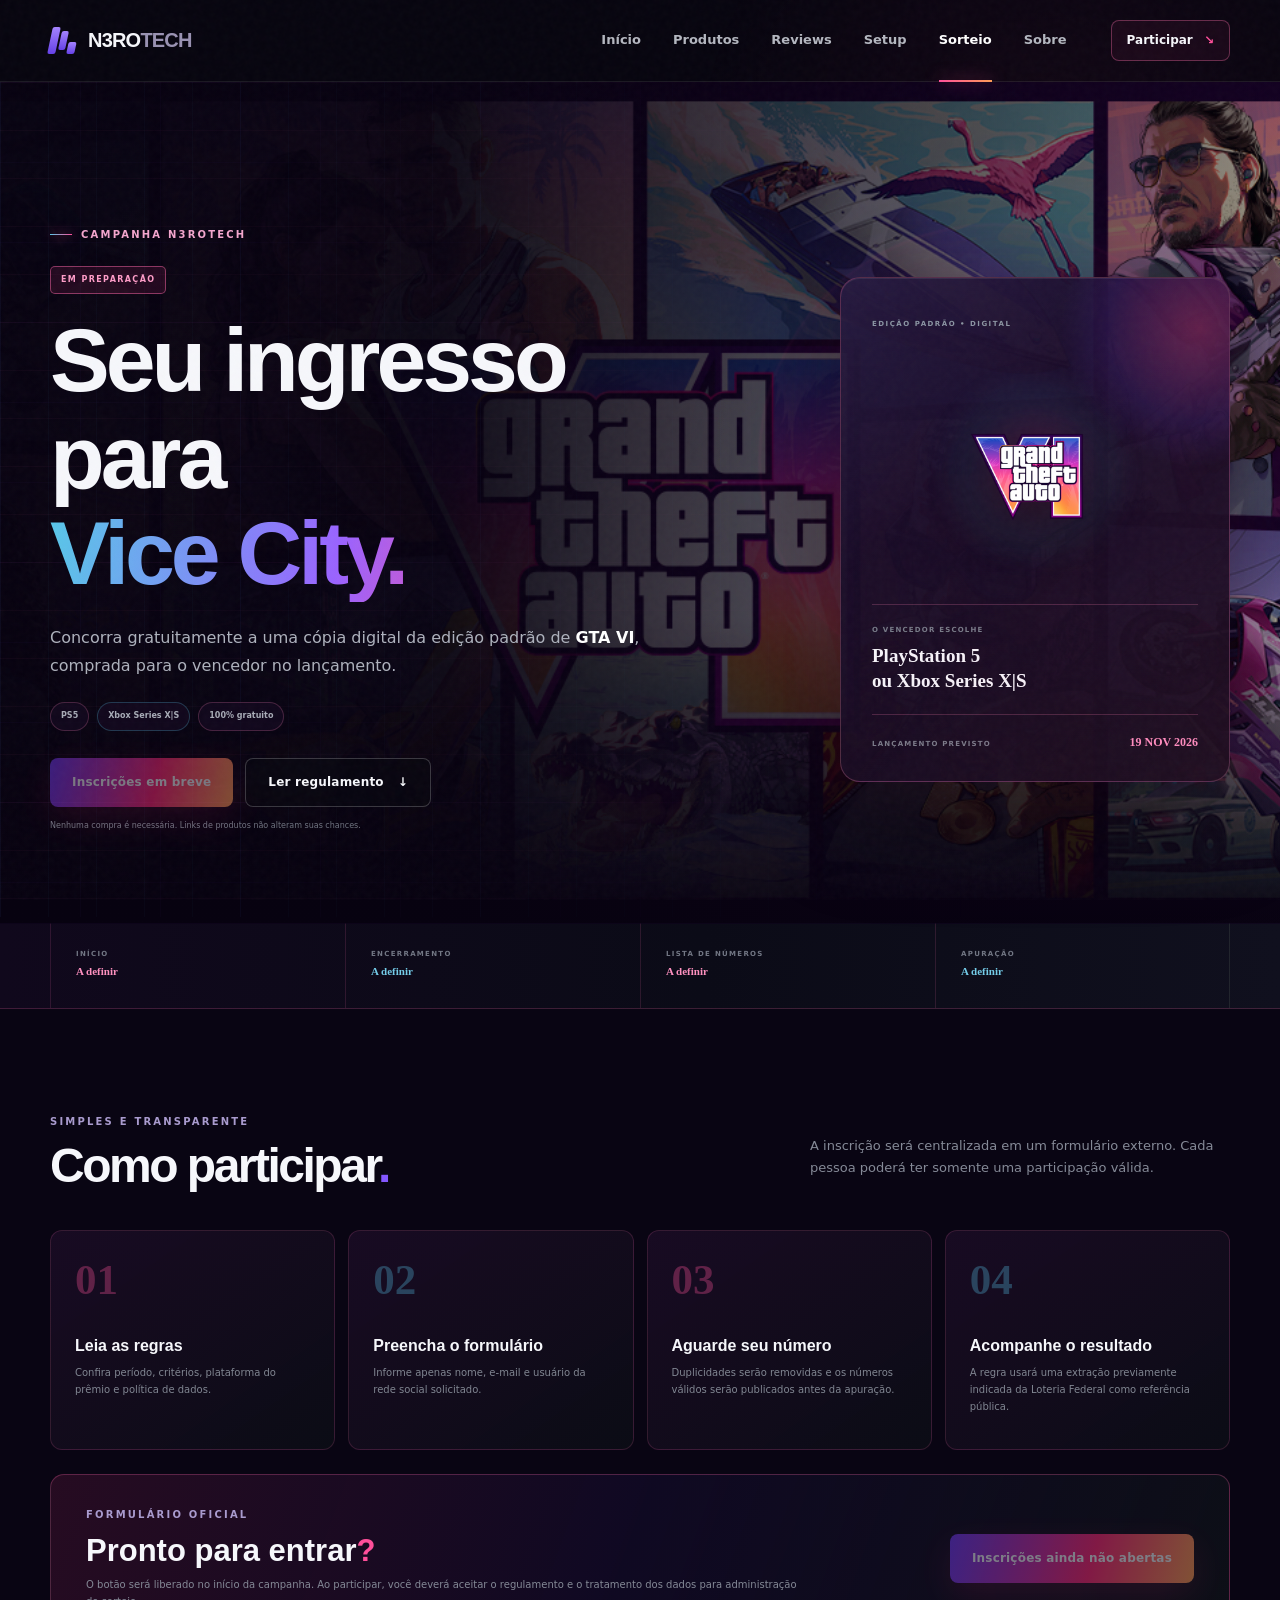
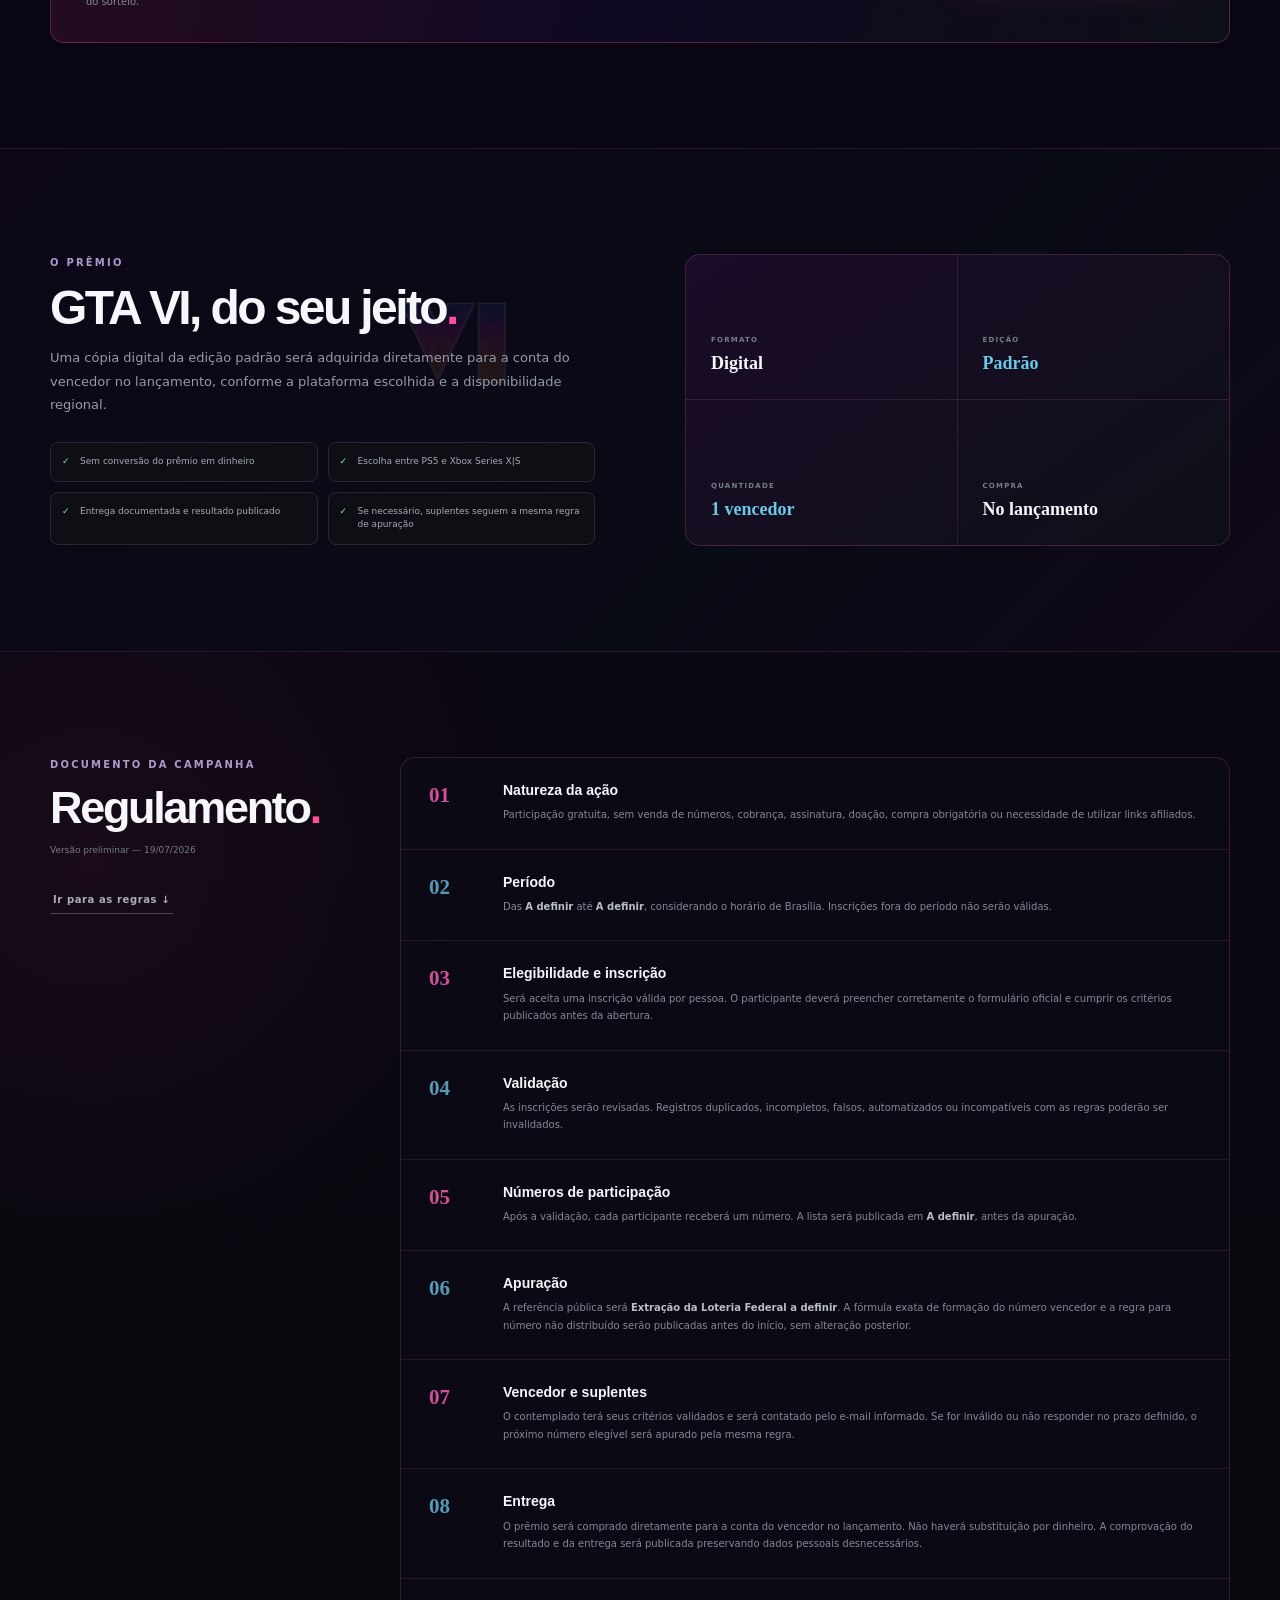
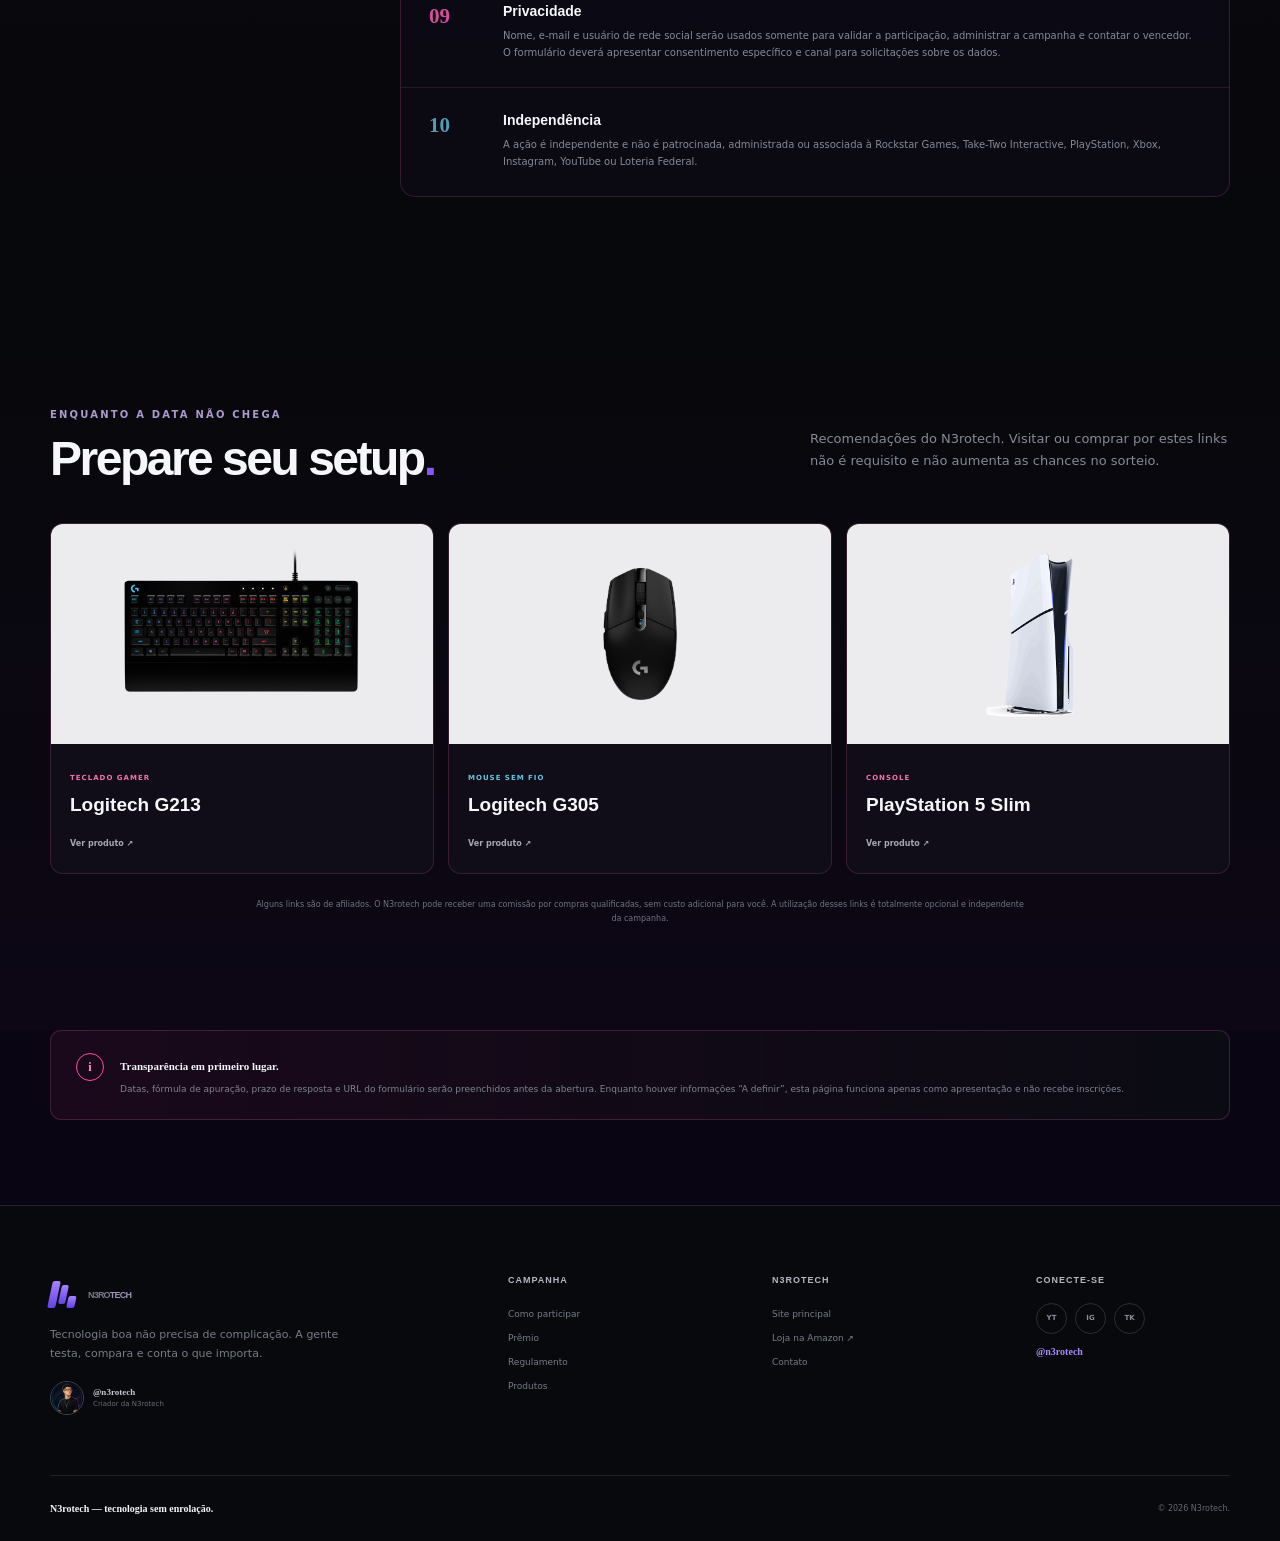
==== commit ef9f5d26: "Aplica tema oficial de GTA VI ao sorteio" ====
--- a/sorteio.html
+++ b/sorteio.html
@@ -28,7 +28,7 @@
 
     <main>
       <section class="giveaway-hero" aria-labelledby="giveaway-title">
-        <div class="giveaway-orb giveaway-orb-one" aria-hidden="true"></div><div class="giveaway-orb giveaway-orb-two" aria-hidden="true"></div><div class="hero-grid" aria-hidden="true"></div>
+        <div class="gta-art-backdrop" aria-hidden="true"></div><div class="giveaway-orb giveaway-orb-one" aria-hidden="true"></div><div class="giveaway-orb giveaway-orb-two" aria-hidden="true"></div><div class="hero-grid" aria-hidden="true"></div>
         <div class="container giveaway-hero-grid">
           <div class="giveaway-copy reveal">
             <div class="eyebrow"><span></span> CAMPANHA N3ROTECH</div>
@@ -41,7 +41,7 @@
           </div>
           <aside class="giveaway-prize-card reveal" aria-label="Resumo do prêmio">
             <span class="prize-edition">EDIÇÃO PADRÃO • DIGITAL</span>
-            <div class="vi-mark" aria-hidden="true"><b>VI</b><i>26</i></div>
+            <div class="gta-logo-stage"><img src="assets/gta6-logo.png" alt="Grand Theft Auto VI" /></div>
             <div class="prize-detail"><small>O VENCEDOR ESCOLHE</small><strong>PlayStation 5<br />ou Xbox Series X|S</strong></div>
             <div class="prize-launch"><span>LANÇAMENTO PREVISTO</span><strong>19 NOV 2026</strong></div>
           </aside>
@@ -69,7 +69,7 @@
 
       <section class="section section-dark" id="premio">
         <div class="container prize-layout">
-          <div class="prize-copy reveal"><span class="kicker">O PRÊMIO</span><h2>GTA VI, do seu jeito<span>.</span></h2><p>Uma cópia digital da edição padrão será adquirida diretamente para a conta do vencedor no lançamento, conforme a plataforma escolhida e a disponibilidade regional.</p><ul><li>Sem conversão do prêmio em dinheiro</li><li>Escolha entre PS5 e Xbox Series X|S</li><li>Entrega documentada e resultado publicado</li><li>Se necessário, suplentes seguem a mesma regra de apuração</li></ul></div>
+          <div class="prize-copy reveal"><img class="gta-vi-watermark" src="assets/gta6-vi-logo.png" alt="" aria-hidden="true" /><span class="kicker">O PRÊMIO</span><h2>GTA VI, do seu jeito<span>.</span></h2><p>Uma cópia digital da edição padrão será adquirida diretamente para a conta do vencedor no lançamento, conforme a plataforma escolhida e a disponibilidade regional.</p><ul><li>Sem conversão do prêmio em dinheiro</li><li>Escolha entre PS5 e Xbox Series X|S</li><li>Entrega documentada e resultado publicado</li><li>Se necessário, suplentes seguem a mesma regra de apuração</li></ul></div>
           <div class="prize-spec reveal"><div><small>FORMATO</small><strong>Digital</strong></div><div><small>EDIÇÃO</small><strong>Padrão</strong></div><div><small>QUANTIDADE</small><strong>1 vencedor</strong></div><div><small>COMPRA</small><strong>No lançamento</strong></div></div>
         </div>
       </section>
--- a/styles.css
+++ b/styles.css
@@ -98,3 +98,24 @@
 @media(max-width:960px){.giveaway-hero-grid{grid-template-columns:1fr 320px;gap:40px}.giveaway-copy h1{font-size:62px}.entry-steps{grid-template-columns:1fr 1fr}.prize-layout{gap:45px}.rules-layout{grid-template-columns:220px 1fr;gap:35px}}
 @media(max-width:720px){.giveaway-page .menu-toggle{display:flex!important;position:static;margin-left:auto;flex:0 0 44px;width:44px;height:44px;padding:8px;flex-direction:column;justify-content:center;border:1px solid #30343f;border-radius:8px;background:rgba(15,17,23,.9)}.giveaway-page .menu-toggle span{width:20px;margin:3px auto}.giveaway-page .main-nav a{font-size:22px}.giveaway-hero{min-height:auto;padding:118px 0 58px}.giveaway-hero-grid{grid-template-columns:1fr;gap:32px}.giveaway-copy h1{font-size:48px;letter-spacing:-2.8px}.giveaway-copy>p:not(.giveaway-status){font-size:13px}.giveaway-copy .hero-actions{flex-direction:column}.giveaway-prize-card{min-height:420px;padding:24px}.vi-mark{height:205px}.vi-mark b{font-size:135px}.vi-mark i{right:70px;bottom:33px}.timeline-grid{display:flex;overflow-x:auto;scroll-snap-type:x mandatory;margin-inline:-14px;padding-inline:14px}.timeline-grid>div{flex:0 0 185px;min-height:82px;border-block:0;scroll-snap-align:start}.entry-steps{display:flex;overflow-x:auto;scroll-snap-type:x mandatory;margin-inline:-14px;padding:2px 14px 15px;gap:11px}.entry-steps li{flex:0 0 78vw;min-height:200px;scroll-snap-align:start}.giveaway-cta{padding:25px;align-items:flex-start;flex-direction:column}.giveaway-cta .button{width:100%}.prize-layout{grid-template-columns:1fr;gap:35px}.prize-copy h2{font-size:37px}.prize-copy ul{grid-template-columns:1fr}.prize-spec div{min-height:115px;padding:19px}.rules-layout{grid-template-columns:1fr;gap:25px}.rules-nav{position:static}.rules-nav h2{font-size:38px}.rules-card section{grid-template-columns:38px 1fr;padding:21px 17px;gap:10px}.giveaway-product-grid{display:flex;overflow-x:auto;scroll-snap-type:x mandatory;margin-inline:-14px;padding:2px 14px 16px}.giveaway-product{flex:0 0 82vw;scroll-snap-align:start;min-height:300px;grid-template-rows:195px 1fr}.giveaway-disclaimer{margin-bottom:55px}}
 @media(max-width:420px){.giveaway-copy h1{font-size:42px}.giveaway-prize-card{min-height:390px}.vi-mark b{font-size:120px}.prize-detail strong{font-size:17px}.prize-launch{align-items:flex-start;flex-direction:column;gap:6px}.platform-pills span{font-size:7px}.rules-card p{font-size:9px}}
+
+/* Tema GTA VI — pôr do sol de Vice City + acabamento N3rotech */
+.giveaway-page{--gta-pink:#ff4f9a;--gta-hot:#ff2975;--gta-orange:#ff9c57;--gta-blue:#58c8e8;--gta-violet:#7a45f5;background:#090513}
+.giveaway-page::before{content:"";position:fixed;z-index:0;inset:0;pointer-events:none;background:radial-gradient(circle at 82% 18%,rgba(255,65,147,.07),transparent 28%),radial-gradient(circle at 12% 70%,rgba(82,192,231,.05),transparent 34%)}
+.giveaway-page .site-header.scrolled{background:rgba(13,7,22,.88);border-color:rgba(255,91,164,.15)}.giveaway-page .main-nav a.active::after{background:linear-gradient(90deg,var(--gta-pink),var(--gta-orange));box-shadow:0 0 16px rgba(255,79,154,.6)}
+.giveaway-page .nav-cta{border-color:rgba(255,111,173,.34);background:rgba(255,74,151,.06)}.giveaway-page .nav-cta span{color:var(--gta-pink)}
+.giveaway-hero{background:#10081d}.gta-art-backdrop{position:absolute;z-index:-3;inset:0;background-image:url('assets/gta6-official-art.jpg');background-size:cover;background-position:center;filter:saturate(1.08) contrast(1.02);transform:scale(1.015)}.gta-art-backdrop::after{content:"";position:absolute;inset:0;background:linear-gradient(90deg,rgba(9,5,17,.99) 0%,rgba(9,5,17,.96) 35%,rgba(10,5,18,.7) 64%,rgba(10,5,18,.35)),linear-gradient(0deg,#0b0613 0%,transparent 36%,rgba(6,5,14,.18) 100%)}
+.giveaway-hero::before{background:linear-gradient(rgba(255,115,175,.035) 1px,transparent 1px),linear-gradient(90deg,rgba(85,190,230,.035) 1px,transparent 1px);background-size:48px 48px}.giveaway-orb-one{border-color:rgba(255,85,157,.27);box-shadow:inset 0 0 90px rgba(255,73,150,.08),0 0 120px rgba(83,193,230,.08)}.giveaway-orb-two{background:radial-gradient(circle at 34% 29%,rgba(89,199,232,.23),rgba(255,71,151,.12) 45%,transparent 70%)}
+.giveaway-copy h1 em{background:linear-gradient(100deg,var(--gta-blue) 0%,#9a63ff 42%,var(--gta-pink) 72%,var(--gta-orange));background-clip:text;-webkit-background-clip:text}.giveaway-copy .eyebrow{color:#f4a6ce}.giveaway-copy .eyebrow span{background:linear-gradient(90deg,var(--gta-blue),var(--gta-pink));box-shadow:0 0 11px var(--gta-pink)}.giveaway-status{border-color:rgba(255,104,172,.48);background:rgba(255,70,147,.11);color:#ff9dc9}.giveaway-status.is-open{color:#fff3d8;border-color:rgba(255,165,86,.62);background:rgba(255,138,65,.14)}
+.giveaway-page .button-primary{background:linear-gradient(105deg,#6f3af1 0%,var(--gta-hot) 58%,var(--gta-orange));box-shadow:0 12px 35px rgba(255,49,127,.22)}.giveaway-page .button-primary:hover{box-shadow:0 16px 42px rgba(255,49,127,.36)}.platform-pills span{border-color:rgba(255,133,183,.22);background:rgba(20,9,31,.78)}.platform-pills span:nth-child(2){border-color:rgba(83,198,232,.25)}
+.giveaway-prize-card{border-color:rgba(255,129,181,.28);background:linear-gradient(145deg,rgba(35,13,51,.94),rgba(9,9,20,.94));box-shadow:0 35px 100px rgba(0,0,0,.48),0 0 70px rgba(255,52,135,.08),inset 0 1px 0 rgba(255,255,255,.08)}.giveaway-prize-card::before{content:"";position:absolute;inset:0;background:linear-gradient(135deg,rgba(88,200,232,.07),transparent 34%,rgba(255,63,143,.09));pointer-events:none}.giveaway-prize-card::after{background:radial-gradient(circle,rgba(255,75,154,.3),rgba(114,64,235,.13) 47%,transparent 70%)}
+.gta-logo-stage{height:270px;display:grid;place-items:center;position:relative}.gta-logo-stage::before{content:"";position:absolute;width:210px;height:210px;border-radius:50%;background:radial-gradient(circle,rgba(255,77,158,.22),rgba(90,194,231,.08) 45%,transparent 70%);filter:blur(7px)}.gta-logo-stage img{position:relative;z-index:1;width:min(100%,330px);height:240px;object-fit:contain;filter:drop-shadow(0 18px 28px rgba(0,0,0,.48));animation:gtaLogoFloat 5s ease-in-out infinite}@keyframes gtaLogoFloat{0%,100%{transform:translateY(3px)}50%{transform:translateY(-7px)}}.prize-launch strong{color:#ff92c2}.prize-detail{border-color:rgba(255,129,181,.22)}
+.giveaway-timeline{border-color:rgba(255,106,169,.2);background:linear-gradient(90deg,#10081c,#0b0b17 55%,#10101e)}.timeline-grid>div{border-color:rgba(255,116,176,.14)}.timeline-grid>div:nth-child(odd) strong{color:#ff91c0}.timeline-grid>div:nth-child(even) strong{color:#74cce8}
+.entry-steps li{border-color:rgba(255,115,176,.16);background:linear-gradient(145deg,rgba(28,13,38,.82),rgba(12,13,22,.92))}.entry-steps>li>span{color:rgba(255,85,156,.32)}.entry-steps li:nth-child(even)>span{color:rgba(87,197,231,.31)}.giveaway-cta{border-color:rgba(255,104,170,.27);background:linear-gradient(110deg,rgba(255,61,143,.12),rgba(77,48,173,.1) 48%,#0d0f17)}
+.giveaway-page .section-dark{background:linear-gradient(135deg,#0d0717,#090b15 63%,#110817);border-color:rgba(255,102,168,.13)}.prize-copy{position:relative}.gta-vi-watermark{position:absolute;z-index:0;width:330px;height:330px;object-fit:contain;right:-30px;top:-85px;opacity:.09;filter:saturate(1.3)}.prize-copy>*:not(.gta-vi-watermark){position:relative;z-index:1}.prize-copy h2 span,.rules-nav h2 span,.giveaway-cta h2 span{color:var(--gta-pink)}.prize-spec{border-color:rgba(255,112,174,.2);background:linear-gradient(145deg,rgba(30,13,42,.9),#0d0f17)}.prize-spec div,.prize-spec div:nth-child(odd),.prize-spec div:nth-child(-n+2){border-color:rgba(255,112,174,.15)}.prize-spec div:nth-child(2) strong,.prize-spec div:nth-child(3) strong{color:#6ac9e7}
+.rules-section{background:radial-gradient(circle at 7% 17%,rgba(255,64,147,.06),transparent 28%),linear-gradient(180deg,#0b0712,#07080b)}.rules-card{border-color:rgba(255,114,175,.18);background:rgba(13,11,21,.92)}.rules-card section{border-color:rgba(255,114,175,.12)}.rules-card section>span{color:#d34f99}.rules-card section:nth-child(even)>span{color:#579ab5}
+.giveaway-products{background:linear-gradient(180deg,#07080b,#0d0715)}.giveaway-product{border-color:rgba(255,111,173,.17);background:#100d18}.giveaway-product:hover{border-color:var(--gta-pink);box-shadow:0 20px 50px rgba(255,46,127,.1)}.giveaway-product small{color:#f273b1}.giveaway-product:nth-child(2) small{color:#67c5e1}.giveaway-disclaimer{border-color:rgba(255,110,173,.2);background:linear-gradient(90deg,rgba(255,61,143,.07),rgba(11,12,19,.95))}.giveaway-disclaimer>span{border-color:var(--gta-pink);color:#ff99c5}
+@media(prefers-reduced-motion:reduce){.gta-logo-stage img{animation:none}}
+@media(max-width:720px){.gta-art-backdrop{background-position:61% center}.gta-art-backdrop::after{background:linear-gradient(180deg,rgba(9,5,17,.73) 0%,rgba(9,5,17,.95) 43%,#0b0613 100%)}.giveaway-orb{opacity:.28}.gta-logo-stage{height:225px}.gta-logo-stage img{height:205px}.gta-vi-watermark{right:-75px;top:-65px}.giveaway-page .menu-toggle{border-color:rgba(255,105,169,.4);background:rgba(22,10,31,.94)}}
+@media(max-width:420px){.gta-logo-stage{height:205px}.gta-logo-stage img{height:185px}.giveaway-prize-card{min-height:410px}}
+@keyframes gtaLogoFloat{0%,100%{transform:scale(1.7) translateY(2px)}50%{transform:scale(1.7) translateY(-4px)}}
